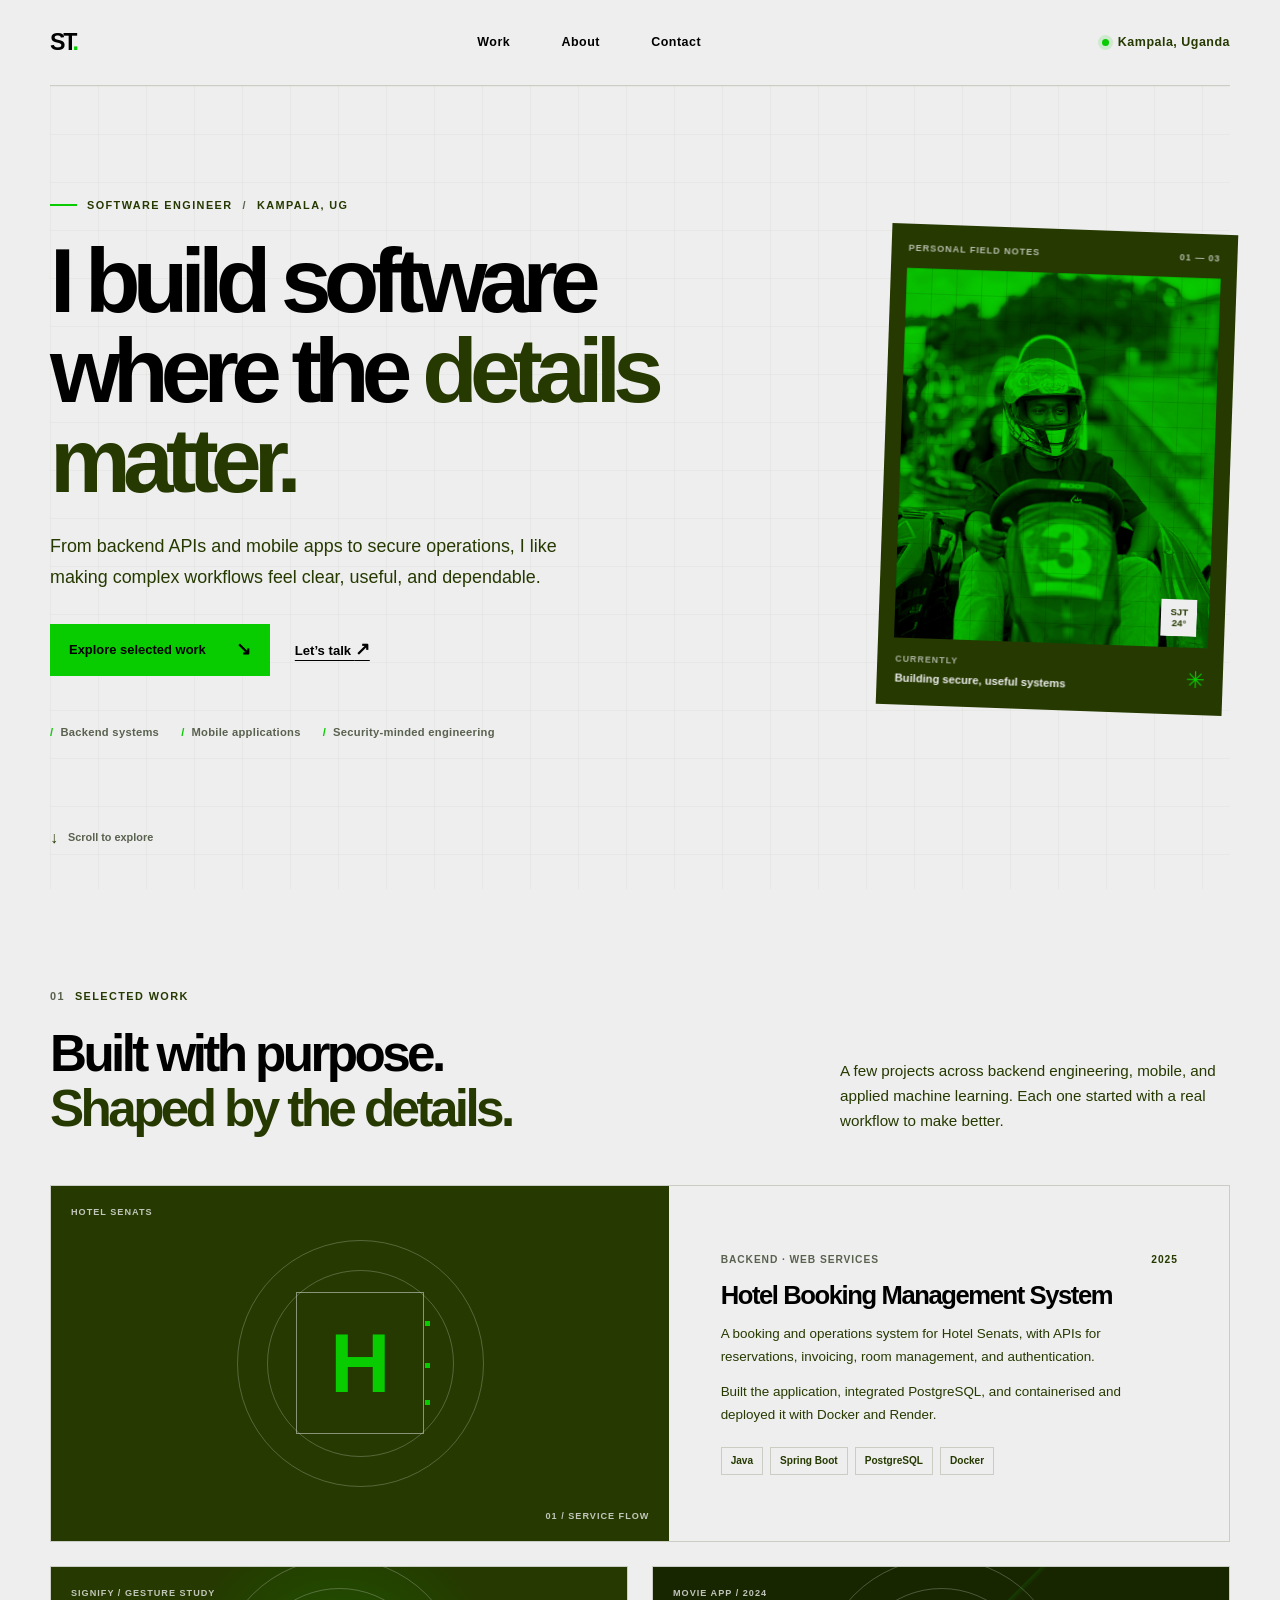
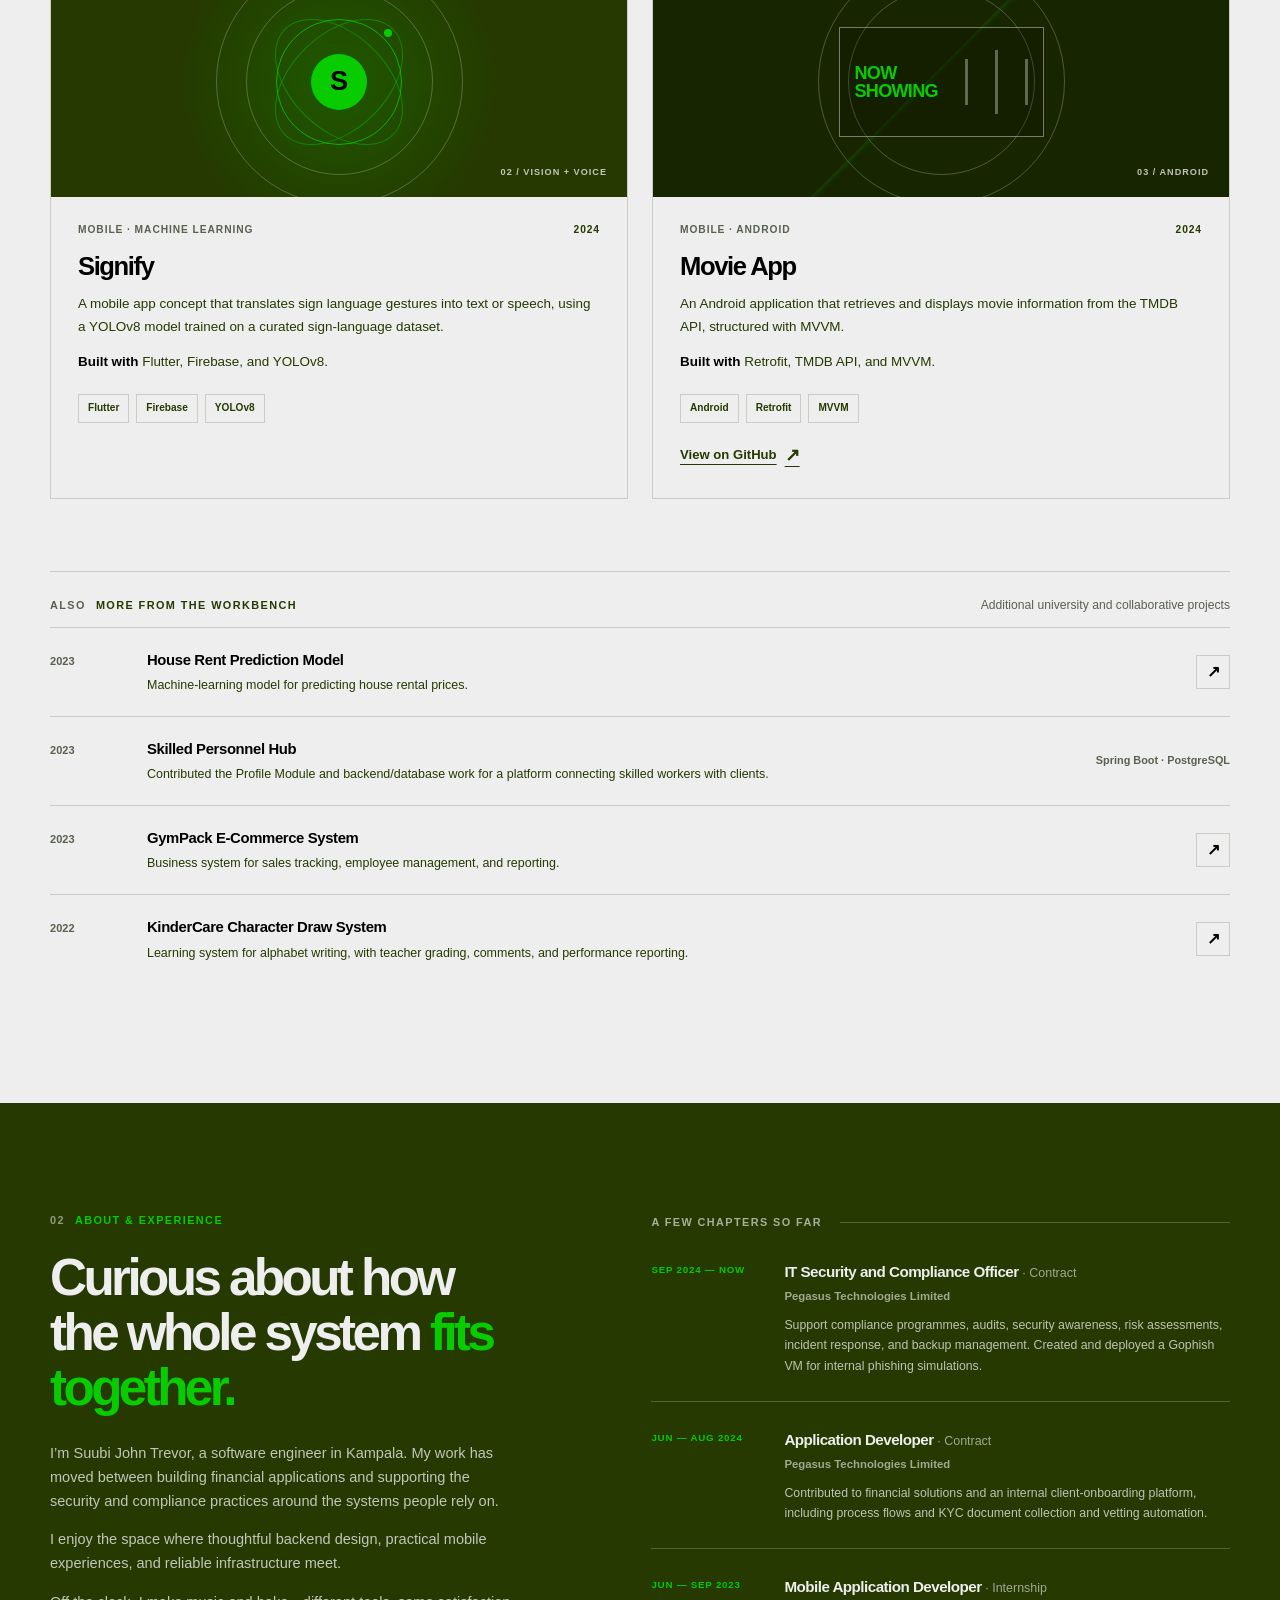
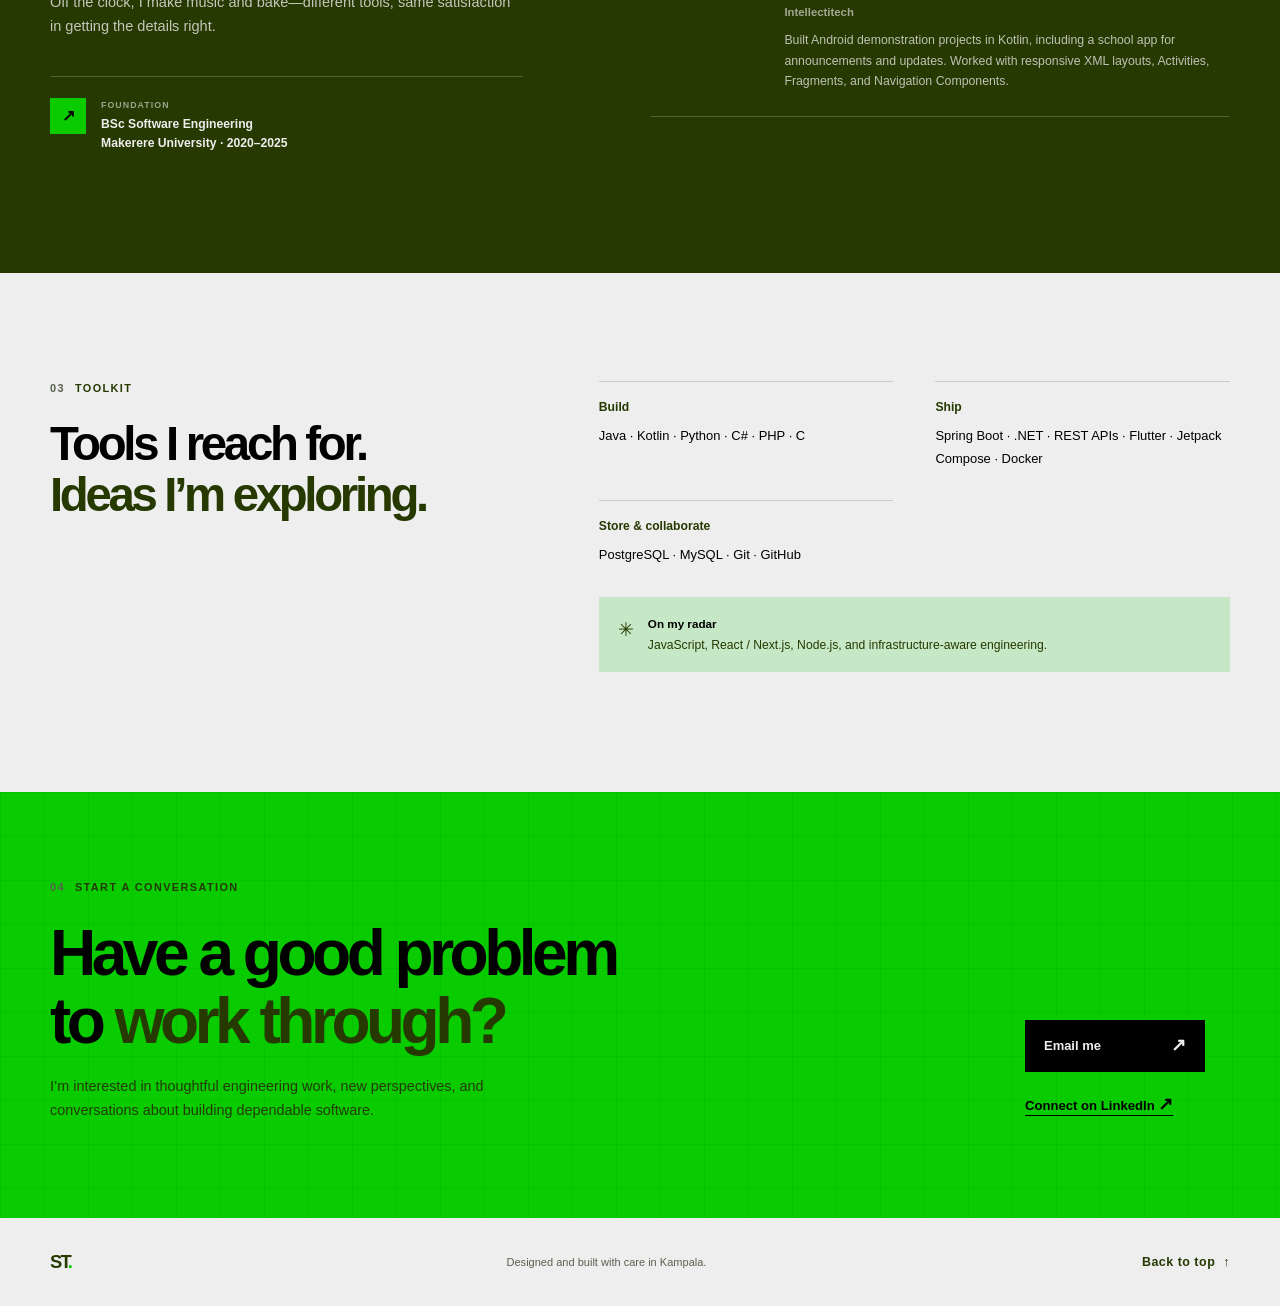
==== revamp/index.html @ c96899a3 "Deleted favicon2.ico. Created the redesign in revamp/index.html and revamp/styles.css. Uses responsi" ====
<!DOCTYPE html>
<html lang="en">
<head>
    <meta charset="utf-8">
    <meta name="viewport" content="width=device-width, initial-scale=1">
    <meta name="theme-color" content="#EEEEEE">
    <meta name="description" content="Suubi John Trevor is a software engineer in Kampala, Uganda, working across backend systems, APIs, mobile applications, and IT security.">
    <title>Suubi John Trevor — Software Engineer</title>
    <link rel="icon" href="../favicon.ico">
    <link rel="stylesheet" href="styles.css">
</head>
<body>
    <a class="skip-link" href="#main">Skip to content</a>

    <header class="site-header">
        <a class="wordmark" href="#top" aria-label="Suubi John Trevor, home">ST<span>.</span></a>
        <nav class="site-nav" aria-label="Main navigation">
            <a href="#work">Work</a>
            <a href="#about">About</a>
            <a href="#contact">Contact</a>
        </nav>
        <p class="header-location"><span aria-hidden="true"></span>Kampala, Uganda</p>
    </header>

    <main id="main">
        <section class="hero page-shell" id="top" aria-labelledby="hero-title">
            <div class="hero-copy">
                <p class="eyebrow"><span class="eyebrow-line"></span>Software engineer <span class="eyebrow-divider">/</span> Kampala, UG</p>
                <h1 id="hero-title">I build software<br>where the <span>details matter.</span></h1>
                <p class="hero-intro">From backend APIs and mobile apps to secure operations, I like making complex workflows feel clear, useful, and dependable.</p>
                <div class="hero-actions">
                    <a class="button button-primary" href="#work">Explore selected work <span aria-hidden="true">↘</span></a>
                    <a class="text-link" href="mailto:suubijohntrevor@gmail.com">Let’s talk <span aria-hidden="true">↗</span></a>
                </div>
                <div class="hero-meta">
                    <span>Backend systems</span>
                    <span>Mobile applications</span>
                    <span>Security-minded engineering</span>
                </div>
            </div>

            <aside class="portrait-panel" aria-label="A little about Trevor">
                <div class="panel-topline">
                    <span>PERSONAL FIELD NOTES</span>
                    <span>01 — 03</span>
                </div>
                <div class="portrait-frame">
                    <div class="portrait-grid" aria-hidden="true"></div>
                    <img src="../images/profile.jpg" alt="Portrait of Suubi John Trevor">
                    <span class="portrait-index" aria-hidden="true">SJT<br>24°</span>
                </div>
                <div class="panel-caption">
                    <p><span class="caption-label">CURRENTLY</span> Building secure, useful systems</p>
                    <span class="caption-mark" aria-hidden="true">✳</span>
                </div>
            </aside>
            <a class="scroll-cue" href="#work"><span aria-hidden="true">↓</span> Scroll to explore</a>
        </section>

        <section class="work-section section-shell" id="work" aria-labelledby="work-title">
            <div class="section-heading">
                <div>
                    <p class="eyebrow"><span class="section-number">01</span> Selected work</p>
                    <h2 id="work-title">Built with purpose.<br><span>Shaped by the details.</span></h2>
                </div>
                <p class="section-intro">A few projects across backend engineering, mobile, and applied machine learning. Each one started with a real workflow to make better.</p>
            </div>

            <div class="project-grid">
                <article class="project-card project-featured">
                    <div class="project-art hotel-art" aria-hidden="true">
                        <span class="art-label">HOTEL SENATS</span>
                        <div class="hotel-mark"><span>H</span><i></i><i></i><i></i></div>
                        <span class="art-coordinate">01 / SERVICE FLOW</span>
                    </div>
                    <div class="project-content">
                        <div class="project-title-line">
                            <p class="project-type">Backend · Web services</p>
                            <span class="project-year">2025</span>
                        </div>
                        <h3>Hotel Booking Management System</h3>
                        <p>A booking and operations system for Hotel Senats, with APIs for reservations, invoicing, room management, and authentication.</p>
                        <p class="project-contribution">Built the application, integrated PostgreSQL, and containerised and deployed it with Docker and Render.</p>
                        <ul class="tech-list" aria-label="Technologies used">
                            <li>Java</li><li>Spring Boot</li><li>PostgreSQL</li><li>Docker</li>
                        </ul>
                    </div>
                </article>

                <article class="project-card">
                    <div class="project-art signify-art" aria-hidden="true">
                        <span class="art-label">SIGNIFY / GESTURE STUDY</span>
                        <div class="gesture-orbit"><span class="gesture-dot"></span><span class="gesture-core">S</span></div>
                        <span class="art-coordinate">02 / VISION + VOICE</span>
                    </div>
                    <div class="project-content">
                        <div class="project-title-line">
                            <p class="project-type">Mobile · Machine learning</p>
                            <span class="project-year">2024</span>
                        </div>
                        <h3>Signify</h3>
                        <p>A mobile app concept that translates sign language gestures into text or speech, using a YOLOv8 model trained on a curated sign-language dataset.</p>
                        <p class="project-contribution"><strong>Built with</strong> Flutter, Firebase, and YOLOv8.</p>
                        <ul class="tech-list" aria-label="Technologies used">
                            <li>Flutter</li><li>Firebase</li><li>YOLOv8</li>
                        </ul>
                    </div>
                </article>

                <article class="project-card">
                    <div class="project-art movie-art" aria-hidden="true">
                        <span class="art-label">MOVIE APP / 2024</span>
                        <div class="movie-screen"><span>NOW<br>SHOWING</span><i></i><i></i><i></i></div>
                        <span class="art-coordinate">03 / ANDROID</span>
                    </div>
                    <div class="project-content">
                        <div class="project-title-line">
                            <p class="project-type">Mobile · Android</p>
                            <span class="project-year">2024</span>
                        </div>
                        <h3>Movie App</h3>
                        <p>An Android application that retrieves and displays movie information from the TMDB API, structured with MVVM.</p>
                        <p class="project-contribution"><strong>Built with</strong> Retrofit, TMDB API, and MVVM.</p>
                        <ul class="tech-list" aria-label="Technologies used">
                            <li>Android</li><li>Retrofit</li><li>MVVM</li>
                        </ul>
                        <a class="project-link" href="https://github.com/Tre7o/movie_app" target="_blank" rel="noopener noreferrer">View on GitHub <span aria-hidden="true">↗</span></a>
                    </div>
                </article>
            </div>

            <div class="project-index">
                <div class="index-heading">
                    <p class="eyebrow"><span class="section-number">ALSO</span> More from the workbench</p>
                    <p>Additional university and collaborative projects</p>
                </div>
                <ul>
                    <li>
                        <span class="index-year">2023</span>
                        <div><h3>House Rent Prediction Model</h3><p>Machine-learning model for predicting house rental prices.</p></div>
                        <a href="https://github.com/Tre7o/House-Rent" target="_blank" rel="noopener noreferrer" aria-label="View House Rent Prediction Model on GitHub">↗</a>
                    </li>
                    <li>
                        <span class="index-year">2023</span>
                        <div><h3>Skilled Personnel Hub</h3><p>Contributed the Profile Module and backend/database work for a platform connecting skilled workers with clients.</p></div>
                        <span class="index-stack">Spring Boot · PostgreSQL</span>
                    </li>
                    <li>
                        <span class="index-year">2023</span>
                        <div><h3>GymPack E-Commerce System</h3><p>Business system for sales tracking, employee management, and reporting.</p></div>
                        <a href="https://github.com/GymPack/GymPackMain" target="_blank" rel="noopener noreferrer" aria-label="View GymPack E-Commerce System on GitHub">↗</a>
                    </li>
                    <li>
                        <span class="index-year">2022</span>
                        <div><h3>KinderCare Character Draw System</h3><p>Learning system for alphabet writing, with teacher grading, comments, and performance reporting.</p></div>
                        <a href="https://github.com/SoftwareG-33/KinderCare" target="_blank" rel="noopener noreferrer" aria-label="View KinderCare Character Draw System on GitHub">↗</a>
                    </li>
                </ul>
            </div>
        </section>

        <section class="about-section" id="about" aria-labelledby="about-title">
            <div class="about-inner section-shell">
                <div class="about-heading">
                    <p class="eyebrow"><span class="section-number">02</span> About & experience</p>
                    <h2 id="about-title">Curious about how<br>the whole system <span>fits together.</span></h2>
                    <p>I’m Suubi John Trevor, a software engineer in Kampala. My work has moved between building financial applications and supporting the security and compliance practices around the systems people rely on.</p>
                    <p>I enjoy the space where thoughtful backend design, practical mobile experiences, and reliable infrastructure meet.</p>
                    <p>Off the clock, I make music and bake—different tools, same satisfaction in getting the details right.</p>
                    <div class="education-note">
                        <span class="education-icon" aria-hidden="true">↗</span>
                        <div><span class="caption-label">FOUNDATION</span><p>BSc Software Engineering<br>Makerere University · 2020–2025</p></div>
                    </div>
                </div>

                <div class="experience-list">
                    <div class="experience-title">
                        <p class="eyebrow">A few chapters so far</p>
                        <span class="experience-rule"></span>
                    </div>
                    <article class="experience-item">
                        <span class="experience-date">SEP 2024 — NOW</span>
                        <div>
                            <h3>IT Security and Compliance Officer <span>· Contract</span></h3>
                            <p class="experience-company">Pegasus Technologies Limited</p>
                            <p>Support compliance programmes, audits, security awareness, risk assessments, incident response, and backup management. Created and deployed a Gophish VM for internal phishing simulations.</p>
                        </div>
                    </article>
                    <article class="experience-item">
                        <span class="experience-date">JUN — AUG 2024</span>
                        <div>
                            <h3>Application Developer <span>· Contract</span></h3>
                            <p class="experience-company">Pegasus Technologies Limited</p>
                            <p>Contributed to financial solutions and an internal client-onboarding platform, including process flows and KYC document collection and vetting automation.</p>
                        </div>
                    </article>
                    <article class="experience-item">
                        <span class="experience-date">JUN — SEP 2023</span>
                        <div>
                            <h3>Mobile Application Developer <span>· Internship</span></h3>
                            <p class="experience-company">Intellectitech</p>
                            <p>Built Android demonstration projects in Kotlin, including a school app for announcements and updates. Worked with responsive XML layouts, Activities, Fragments, and Navigation Components.</p>
                        </div>
                    </article>
                </div>
            </div>
        </section>

        <section class="toolkit-section section-shell" aria-labelledby="toolkit-title">
            <div class="toolkit-heading">
                <p class="eyebrow"><span class="section-number">03</span> Toolkit</p>
                <h2 id="toolkit-title">Tools I reach for.<br><span>Ideas I’m exploring.</span></h2>
            </div>
            <div class="toolkit-content">
                <div class="toolkit-group">
                    <h3>Build</h3>
                    <p>Java · Kotlin · Python · C# · PHP · C</p>
                </div>
                <div class="toolkit-group">
                    <h3>Ship</h3>
                    <p>Spring Boot · .NET · REST APIs · Flutter · Jetpack Compose · Docker</p>
                </div>
                <div class="toolkit-group">
                    <h3>Store & collaborate</h3>
                    <p>PostgreSQL · MySQL · Git · GitHub</p>
                </div>
                <div class="learning-note">
                    <span class="learning-spark" aria-hidden="true">✳</span>
                    <p><strong>On my radar</strong><br>JavaScript, React / Next.js, Node.js, and infrastructure-aware engineering.</p>
                </div>
            </div>
        </section>

        <section class="contact-section" id="contact" aria-labelledby="contact-title">
            <div class="contact-inner section-shell">
                <div>
                    <p class="eyebrow"><span class="section-number">04</span> Start a conversation</p>
                    <h2 id="contact-title">Have a good problem<br>to <span>work through?</span></h2>
                    <p class="contact-copy">I’m interested in thoughtful engineering work, new perspectives, and conversations about building dependable software.</p>
                </div>
                <div class="contact-actions">
                    <a class="button button-dark" href="mailto:suubijohntrevor@gmail.com">Email me <span aria-hidden="true">↗</span></a>
                    <a class="contact-secondary" href="https://www.linkedin.com/in/john-trevor-0730701a6" target="_blank" rel="noopener noreferrer">Connect on LinkedIn <span aria-hidden="true">↗</span></a>
                </div>
            </div>
        </section>
    </main>

    <footer class="site-footer">
        <a class="wordmark footer-mark" href="#top" aria-label="Back to top">ST<span>.</span></a>
        <p>Designed and built with care in Kampala.</p>
        <a class="back-to-top" href="#top">Back to top <span aria-hidden="true">↑</span></a>
    </footer>
</body>
</html>
---- revamp/styles.css ----
@font-face {
    font-family: "Montserrat";
    src: url("../fonts/Montserrat/Montserrat-VariableFont_wght.ttf") format("truetype");
    font-style: normal;
    font-weight: 100 900;
    font-display: swap;
}

@font-face {
    font-family: "Roboto";
    src: url("../fonts/Roboto/Roboto-Regular.ttf") format("truetype");
    font-style: normal;
    font-weight: 400;
    font-display: swap;
}

:root {
    color-scheme: light;
    --primary: #08CB00;
    --secondary: #EEEEEE;
    --text: #000000;
    --text-secondary: #253900;
    --muted: #59614f;
    --line: rgba(37, 57, 0, 0.18);
    --page-width: 1180px;
}

* {
    box-sizing: border-box;
}

html {
    scroll-behavior: smooth;
    scroll-padding-top: 88px;
}

body {
    margin: 0;
    background: var(--secondary);
    color: var(--text);
    font-family: "Roboto", Arial, sans-serif;
    font-size: 16px;
    line-height: 1.65;
    -webkit-font-smoothing: antialiased;
}

::selection {
    background: var(--primary);
    color: var(--text);
}

a {
    color: inherit;
}

a:focus-visible {
    outline: 3px solid var(--text-secondary);
    outline-offset: 4px;
}

.skip-link {
    position: absolute;
    z-index: 10;
    top: 12px;
    left: 12px;
    padding: 10px 14px;
    transform: translateY(-160%);
    background: var(--text);
    color: var(--secondary);
}

.skip-link:focus {
    transform: translateY(0);
}

.site-header,
.site-footer {
    display: flex;
    align-items: center;
    justify-content: space-between;
    width: min(var(--page-width), calc(100% - 88px));
    margin-inline: auto;
}

.site-header {
    min-height: 86px;
    border-bottom: 1px solid var(--line);
}

.wordmark {
    font-family: "Montserrat", sans-serif;
    font-size: 1.45rem;
    font-weight: 850;
    letter-spacing: -0.1em;
    text-decoration: none;
}

.wordmark span {
    color: var(--primary);
}

.site-nav {
    display: flex;
    gap: clamp(24px, 4vw, 52px);
}

.site-nav a,
.header-location,
.back-to-top {
    font-size: 0.78rem;
    font-weight: 700;
    letter-spacing: 0.04em;
    text-decoration: none;
}

.site-nav a {
    transition: color 160ms ease;
}

.site-nav a:hover,
.back-to-top:hover,
.text-link:hover,
.contact-secondary:hover {
    color: var(--text-secondary);
}

.header-location {
    display: flex;
    align-items: center;
    gap: 9px;
    margin: 0;
    color: var(--text-secondary);
}

.header-location span {
    width: 7px;
    height: 7px;
    border-radius: 50%;
    background: var(--primary);
    box-shadow: 0 0 0 4px rgba(8, 203, 0, 0.14);
}

.page-shell,
.section-shell {
    width: min(var(--page-width), calc(100% - 88px));
    margin-inline: auto;
}

.hero {
    position: relative;
    display: grid;
    grid-template-columns: minmax(0, 1.35fr) minmax(290px, 0.65fr);
    align-items: center;
    gap: clamp(48px, 9vw, 128px);
    min-height: 670px;
    padding-block: 74px 110px;
    background-image:
        linear-gradient(rgba(37, 57, 0, 0.035) 1px, transparent 1px),
        linear-gradient(90deg, rgba(37, 57, 0, 0.035) 1px, transparent 1px);
    background-position: 0 0;
    background-size: 48px 48px;
}

.hero-copy {
    position: relative;
    z-index: 1;
    max-width: 720px;
    padding-block: 38px;
}

.eyebrow {
    display: flex;
    align-items: center;
    gap: 10px;
    margin: 0 0 24px;
    color: var(--text-secondary);
    font-size: 0.68rem;
    font-weight: 800;
    letter-spacing: 0.13em;
    line-height: 1.3;
    text-transform: uppercase;
}

.eyebrow-line {
    display: inline-block;
    width: 27px;
    height: 2px;
    background: var(--primary);
}

.eyebrow-divider {
    color: var(--muted);
}

h1,
h2,
h3,
p {
    margin-top: 0;
}

h1,
h2,
.project-content h3,
.experience-item h3 {
    font-family: "Montserrat", sans-serif;
}

h1 {
    max-width: 760px;
    margin-bottom: 25px;
    font-size: clamp(3.2rem, 7.1vw, 6.35rem);
    font-weight: 750;
    letter-spacing: -0.085em;
    line-height: 0.99;
}

h1 span,
.section-heading h2 span,
.about-heading h2 span,
.toolkit-heading h2 span,
.contact-inner h2 span {
    color: var(--text-secondary);
}

.hero-intro {
    max-width: 540px;
    margin-bottom: 30px;
    color: var(--text-secondary);
    font-size: 1.12rem;
    line-height: 1.75;
}

.hero-actions {
    display: flex;
    align-items: center;
    flex-wrap: wrap;
    gap: 25px;
}

.button {
    display: inline-flex;
    align-items: center;
    justify-content: space-between;
    gap: 30px;
    min-height: 52px;
    padding: 0 19px;
    font-size: 0.81rem;
    font-weight: 800;
    text-decoration: none;
    transition: transform 160ms ease, background-color 160ms ease;
}

.button:hover {
    transform: translateY(-2px);
}

.button-primary {
    background: var(--primary);
    color: var(--text);
}

.button-primary:hover {
    background: #00b800;
}

.button span,
.text-link span,
.project-link span,
.contact-secondary span {
    font-size: 1.1rem;
}

.text-link,
.project-link,
.contact-secondary {
    font-size: 0.82rem;
    font-weight: 800;
    text-decoration-thickness: 1px;
    text-underline-offset: 5px;
}

.hero-meta {
    display: flex;
    flex-wrap: wrap;
    gap: 9px 22px;
    margin-top: 47px;
    color: var(--muted);
    font-size: 0.7rem;
    font-weight: 700;
    letter-spacing: 0.025em;
}

.hero-meta span::before {
    margin-right: 7px;
    color: var(--primary);
    content: "/";
}

.portrait-panel {
    position: relative;
    padding: 16px;
    background: var(--text-secondary);
    color: var(--secondary);
    transform: rotate(2deg);
}

.panel-topline,
.panel-caption {
    display: flex;
    align-items: center;
    justify-content: space-between;
}

.panel-topline {
    padding: 1px 1px 12px;
    color: rgba(238, 238, 238, 0.72);
    font-size: 0.57rem;
    font-weight: 800;
    letter-spacing: 0.1em;
}

.portrait-frame {
    position: relative;
    overflow: hidden;
    aspect-ratio: 0.85;
    background: var(--primary);
}

.portrait-grid {
    position: absolute;
    z-index: 1;
    inset: 0;
    background-image:
        linear-gradient(rgba(37, 57, 0, 0.13) 1px, transparent 1px),
        linear-gradient(90deg, rgba(37, 57, 0, 0.13) 1px, transparent 1px);
    background-size: 25px 25px;
    mix-blend-mode: multiply;
}

.portrait-frame img {
    position: absolute;
    inset: 0;
    width: 100%;
    height: 100%;
    object-fit: cover;
    object-position: center;
    filter: grayscale(1) contrast(1.05);
    mix-blend-mode: multiply;
}

.portrait-index {
    position: absolute;
    z-index: 2;
    right: 12px;
    bottom: 11px;
    padding: 7px 9px;
    background: var(--secondary);
    color: var(--text-secondary);
    font-size: 0.6rem;
    font-weight: 800;
    line-height: 1.2;
    text-align: center;
}

.panel-caption {
    padding: 13px 2px 0;
}

.panel-caption p {
    margin: 0;
    font-size: 0.7rem;
    font-weight: 700;
}

.caption-label {
    display: block;
    margin-bottom: 3px;
    color: rgba(238, 238, 238, 0.66);
    font-size: 0.55rem;
    font-weight: 800;
    letter-spacing: 0.12em;
}

.caption-mark {
    color: var(--primary);
    font-size: 1.45rem;
}

.scroll-cue {
    position: absolute;
    bottom: 38px;
    left: 0;
    display: flex;
    align-items: center;
    gap: 10px;
    color: var(--muted);
    font-size: 0.68rem;
    font-weight: 700;
    text-decoration: none;
}

.scroll-cue span {
    color: var(--text-secondary);
    font-size: 1rem;
}

.work-section {
    padding-block: 100px 120px;
}

.section-heading {
    display: grid;
    grid-template-columns: 1.2fr 0.8fr;
    align-items: end;
    gap: 50px;
    margin-bottom: 48px;
}

.section-number {
    color: var(--muted);
}

.section-heading h2,
.about-heading h2,
.toolkit-heading h2,
.contact-inner h2 {
    margin-bottom: 0;
    font-size: clamp(2.4rem, 4vw, 4rem);
    font-weight: 700;
    letter-spacing: -0.07em;
    line-height: 1.07;
}

.section-intro {
    max-width: 390px;
    margin: 0 0 4px auto;
    color: var(--text-secondary);
    font-size: 0.95rem;
}

.project-grid {
    display: grid;
    grid-template-columns: repeat(2, minmax(0, 1fr));
    gap: 24px;
}

.project-card {
    overflow: hidden;
    border: 1px solid var(--line);
    background: rgba(238, 238, 238, 0.45);
}

.project-card:first-child {
    grid-column: 1 / -1;
    display: grid;
    grid-template-columns: 1.05fr 0.95fr;
}

.project-art {
    position: relative;
    display: grid;
    min-height: 230px;
    place-items: center;
    overflow: hidden;
    background: var(--text-secondary);
    color: var(--secondary);
}

.project-card:first-child .project-art {
    min-height: 355px;
}

.project-art::before,
.project-art::after {
    position: absolute;
    border: 1px solid rgba(238, 238, 238, 0.25);
    border-radius: 50%;
    content: "";
}

.project-art::before {
    width: 245px;
    height: 245px;
}

.project-art::after {
    width: 185px;
    height: 185px;
}

.art-label,
.art-coordinate {
    position: absolute;
    z-index: 2;
    color: rgba(238, 238, 238, 0.78);
    font-size: 0.57rem;
    font-weight: 800;
    letter-spacing: 0.11em;
}

.art-label {
    top: 19px;
    left: 20px;
}

.art-coordinate {
    right: 20px;
    bottom: 17px;
}

.hotel-art {
    background:
        linear-gradient(90deg, transparent 49.8%, rgba(238, 238, 238, 0.09) 50%, transparent 50.2%),
        linear-gradient(transparent 49.8%, rgba(238, 238, 238, 0.09) 50%, transparent 50.2%),
        var(--text-secondary);
    background-size: 48px 48px;
}

.hotel-mark {
    position: relative;
    display: grid;
    width: 128px;
    height: 142px;
    place-items: center;
    border: 1px solid rgba(238, 238, 238, 0.5);
    color: var(--primary);
    font-family: "Montserrat", sans-serif;
    font-size: 5.2rem;
    font-weight: 750;
    line-height: 1;
}

.hotel-mark i {
    position: absolute;
    right: -7px;
    width: 5px;
    height: 5px;
    background: var(--primary);
}

.hotel-mark i:nth-of-type(1) {
    top: 28px;
}

.hotel-mark i:nth-of-type(2) {
    top: 50%;
}

.hotel-mark i:nth-of-type(3) {
    bottom: 28px;
}

.signify-art {
    background:
        radial-gradient(circle at center, rgba(8, 203, 0, 0.22), transparent 52%),
        var(--text-secondary);
}

.gesture-orbit {
    position: relative;
    z-index: 1;
    display: grid;
    width: 126px;
    height: 126px;
    place-items: center;
    border: 1px solid rgba(8, 203, 0, 0.8);
    border-radius: 50%;
}

.gesture-orbit::before,
.gesture-orbit::after {
    position: absolute;
    inset: 14px -14px;
    border: 1px solid rgba(8, 203, 0, 0.45);
    border-radius: 50%;
    content: "";
    transform: rotate(44deg);
}

.gesture-orbit::after {
    transform: rotate(-44deg);
}

.gesture-core {
    z-index: 1;
    display: grid;
    width: 56px;
    height: 56px;
    place-items: center;
    border-radius: 50%;
    background: var(--primary);
    color: var(--text);
    font-family: "Montserrat", sans-serif;
    font-size: 1.7rem;
    font-weight: 800;
}

.gesture-dot {
    position: absolute;
    z-index: 2;
    top: 9px;
    right: 9px;
    width: 8px;
    height: 8px;
    border-radius: 50%;
    background: var(--primary);
}

.movie-art {
    background:
        linear-gradient(135deg, transparent 48%, rgba(8, 203, 0, 0.13) 48.2%, transparent 49%),
        #182600;
}

.movie-screen {
    position: relative;
    z-index: 1;
    display: flex;
    align-items: center;
    justify-content: space-between;
    width: 205px;
    height: 110px;
    padding: 15px;
    border: 1px solid rgba(238, 238, 238, 0.45);
    background: rgba(0, 0, 0, 0.18);
}

.movie-screen span {
    color: var(--primary);
    font-family: "Montserrat", sans-serif;
    font-size: 1.13rem;
    font-weight: 800;
    letter-spacing: -0.04em;
    line-height: 1;
}

.movie-screen i {
    width: 3px;
    height: 46px;
    background: rgba(238, 238, 238, 0.35);
}

.movie-screen i:nth-of-type(2) {
    height: 64px;
}

.project-content {
    padding: 25px 27px 28px;
}

.project-card:first-child .project-content {
    align-self: center;
    padding: clamp(28px, 4vw, 55px);
}

.project-title-line {
    display: flex;
    align-items: center;
    justify-content: space-between;
    gap: 15px;
}

.project-type,
.project-year {
    margin-bottom: 12px;
    color: var(--muted);
    font-size: 0.64rem;
    font-weight: 800;
    letter-spacing: 0.09em;
    text-transform: uppercase;
}

.project-year {
    flex-shrink: 0;
    color: var(--text-secondary);
}

.project-content h3 {
    margin-bottom: 12px;
    font-size: clamp(1.22rem, 2vw, 1.65rem);
    font-weight: 750;
    letter-spacing: -0.055em;
    line-height: 1.2;
}

.project-content > p {
    margin-bottom: 12px;
    color: var(--text-secondary);
    font-size: 0.84rem;
    line-height: 1.7;
}

.project-contribution strong {
    color: var(--text);
}

.tech-list {
    display: flex;
    flex-wrap: wrap;
    gap: 7px;
    margin: 20px 0 0;
    padding: 0;
    list-style: none;
}

.tech-list li {
    padding: 5px 9px;
    border: 1px solid var(--line);
    color: var(--text-secondary);
    font-size: 0.63rem;
    font-weight: 700;
}

.project-link {
    display: inline-flex;
    align-items: center;
    gap: 8px;
    margin-top: 18px;
    color: var(--text-secondary);
}

.project-index {
    margin-top: 72px;
    border-top: 1px solid var(--line);
}

.index-heading {
    display: flex;
    justify-content: space-between;
    gap: 20px;
    padding: 23px 0 12px;
}

.index-heading .eyebrow {
    margin: 0;
}

.index-heading > p:last-child {
    margin: 0;
    color: var(--muted);
    font-size: 0.76rem;
}

.project-index ul {
    margin: 0;
    padding: 0;
    list-style: none;
}

.project-index li {
    display: grid;
    grid-template-columns: 78px 1fr auto;
    align-items: center;
    gap: 19px;
    padding: 20px 0;
    border-top: 1px solid var(--line);
}

.index-year {
    align-self: start;
    padding-top: 4px;
    color: var(--muted);
    font-size: 0.69rem;
    font-weight: 800;
}

.project-index li h3 {
    margin: 0 0 3px;
    font-family: "Montserrat", sans-serif;
    font-size: 0.93rem;
    font-weight: 750;
    letter-spacing: -0.025em;
}

.project-index li p {
    max-width: 650px;
    margin: 0;
    color: var(--text-secondary);
    font-size: 0.78rem;
}

.project-index li > a {
    display: grid;
    width: 34px;
    height: 34px;
    place-items: center;
    border: 1px solid var(--line);
    font-size: 1rem;
    font-weight: 700;
    text-decoration: none;
    transition: background-color 160ms ease;
}

.project-index li > a:hover {
    background: var(--primary);
}

.index-stack {
    color: var(--muted);
    font-size: 0.68rem;
    font-weight: 700;
}

.about-section {
    background: var(--text-secondary);
    color: var(--secondary);
}

.about-inner {
    display: grid;
    grid-template-columns: 0.9fr 1.1fr;
    gap: clamp(60px, 10vw, 140px);
    padding-block: 110px 120px;
}

.about-section .eyebrow {
    color: var(--primary);
}

.about-section .section-number {
    color: rgba(238, 238, 238, 0.54);
}

.about-heading h2 {
    margin-bottom: 25px;
    color: var(--secondary);
    font-size: clamp(2.5rem, 4vw, 3.9rem);
}

.about-heading h2 span {
    color: var(--primary);
}

.about-heading > p:not(.eyebrow) {
    max-width: 470px;
    color: rgba(238, 238, 238, 0.78);
    font-size: 0.91rem;
}

.education-note {
    display: flex;
    align-items: flex-start;
    gap: 15px;
    margin-top: 38px;
    padding-top: 21px;
    border-top: 1px solid rgba(238, 238, 238, 0.22);
}

.education-icon {
    display: grid;
    width: 36px;
    height: 36px;
    flex: 0 0 auto;
    place-items: center;
    background: var(--primary);
    color: var(--text);
    font-weight: 800;
}

.education-note .caption-label {
    color: rgba(238, 238, 238, 0.59);
}

.education-note p {
    margin: 0;
    font-size: 0.76rem;
    font-weight: 700;
    line-height: 1.55;
}

.experience-title {
    display: flex;
    align-items: center;
    gap: 18px;
    margin: 2px 0 5px;
}

.experience-title .eyebrow {
    flex-shrink: 0;
    margin: 0;
    color: rgba(238, 238, 238, 0.65);
}

.experience-rule {
    width: 100%;
    height: 1px;
    background: rgba(238, 238, 238, 0.22);
}

.experience-item {
    display: grid;
    grid-template-columns: 113px 1fr;
    gap: 20px;
    padding: 25px 0;
    border-bottom: 1px solid rgba(238, 238, 238, 0.22);
}

.experience-date {
    padding-top: 4px;
    color: var(--primary);
    font-size: 0.61rem;
    font-weight: 800;
    letter-spacing: 0.08em;
    line-height: 1.5;
}

.experience-item h3 {
    margin-bottom: 3px;
    color: var(--secondary);
    font-size: 0.95rem;
    font-weight: 700;
    letter-spacing: -0.035em;
}

.experience-item h3 span {
    color: rgba(238, 238, 238, 0.62);
    font-family: "Roboto", Arial, sans-serif;
    font-size: 0.78rem;
    font-weight: 400;
    letter-spacing: 0;
}

.experience-company {
    margin-bottom: 9px;
    color: rgba(238, 238, 238, 0.62);
    font-size: 0.71rem;
    font-weight: 700;
}

.experience-item div > p:last-child {
    margin-bottom: 0;
    color: rgba(238, 238, 238, 0.76);
    font-size: 0.77rem;
    line-height: 1.65;
}

.toolkit-section {
    display: grid;
    grid-template-columns: 0.8fr 1.2fr;
    gap: clamp(50px, 10vw, 130px);
    padding-block: 108px 120px;
}

.toolkit-heading h2 {
    font-size: clamp(2.3rem, 3.7vw, 3.5rem);
}

.toolkit-content {
    display: grid;
    grid-template-columns: 1fr 1fr;
    gap: 30px 42px;
    align-content: center;
}

.toolkit-group {
    padding-top: 15px;
    border-top: 1px solid var(--line);
}

.toolkit-group h3 {
    margin-bottom: 8px;
    color: var(--text-secondary);
    font-family: "Montserrat", sans-serif;
    font-size: 0.76rem;
    font-weight: 800;
}

.toolkit-group p {
    margin: 0;
    font-size: 0.81rem;
    line-height: 1.75;
}

.learning-note {
    display: flex;
    grid-column: 1 / -1;
    gap: 14px;
    align-items: flex-start;
    padding: 17px 19px;
    background: rgba(8, 203, 0, 0.17);
}

.learning-spark {
    color: var(--text-secondary);
    font-size: 1.2rem;
}

.learning-note p {
    margin: 0;
    color: var(--text-secondary);
    font-size: 0.76rem;
}

.learning-note strong {
    display: inline-block;
    margin-bottom: 2px;
    color: var(--text);
    font-family: "Montserrat", sans-serif;
    font-size: 0.73rem;
}

.contact-section {
    overflow: hidden;
    background-color: var(--primary);
    background-image:
        linear-gradient(rgba(37, 57, 0, 0.07) 1px, transparent 1px),
        linear-gradient(90deg, rgba(37, 57, 0, 0.07) 1px, transparent 1px);
    background-size: 44px 44px;
}

.contact-inner {
    display: flex;
    align-items: flex-end;
    justify-content: space-between;
    gap: 50px;
    padding-block: 88px 95px;
}

.contact-inner .eyebrow {
    color: var(--text-secondary);
}

.contact-inner h2 {
    font-size: clamp(2.8rem, 5vw, 4.6rem);
}

.contact-inner h2 span {
    color: var(--text-secondary);
}

.contact-copy {
    max-width: 470px;
    margin: 20px 0 0;
    color: var(--text-secondary);
    font-size: 0.9rem;
}

.contact-actions {
    display: flex;
    flex-direction: column;
    align-items: flex-start;
    gap: 18px;
    min-width: 205px;
    padding-bottom: 4px;
}

.button-dark {
    min-width: 180px;
    background: var(--text);
    color: var(--secondary);
}

.button-dark:hover {
    background: var(--text-secondary);
}

.contact-secondary {
    color: var(--text);
}

.site-footer {
    min-height: 88px;
    color: var(--text-secondary);
}

.footer-mark {
    font-size: 1.15rem;
}

.site-footer p {
    margin: 0;
    color: var(--muted);
    font-size: 0.69rem;
}

.back-to-top {
    display: flex;
    align-items: center;
    gap: 8px;
}

@media (max-width: 900px) {
    .site-header,
    .site-footer,
    .page-shell,
    .section-shell {
        width: min(100% - 48px, var(--page-width));
    }

    .hero {
        grid-template-columns: minmax(0, 1fr) minmax(230px, 0.6fr);
        gap: 40px;
        min-height: 590px;
    }

    h1 {
        font-size: clamp(3rem, 7vw, 5rem);
    }

    .about-inner {
        grid-template-columns: 0.85fr 1.15fr;
        gap: 54px;
    }

    .experience-item {
        grid-template-columns: 92px 1fr;
        gap: 14px;
    }
}

@media (max-width: 680px) {
    html {
        scroll-padding-top: 68px;
    }

    .site-header,
    .site-footer,
    .page-shell,
    .section-shell {
        width: calc(100% - 40px);
    }

    .site-header {
        min-height: 70px;
    }

    .site-nav {
        gap: 17px;
    }

    .site-nav a,
    .header-location {
        font-size: 0.68rem;
    }

    .header-location {
        gap: 7px;
    }

    .hero {
        grid-template-columns: 1fr;
        gap: 27px;
        padding-block: 64px 80px;
        background-size: 36px 36px;
    }

    .hero-copy {
        padding-block: 0;
    }

    .eyebrow {
        margin-bottom: 19px;
        font-size: 0.61rem;
    }

    h1 {
        font-size: clamp(3.2rem, 13vw, 5.2rem);
    }

    .hero-intro {
        max-width: 480px;
        font-size: 1rem;
    }

    .hero-meta {
        margin-top: 31px;
    }

    .portrait-panel {
        width: min(75%, 330px);
        justify-self: center;
        margin-block: 4px 12px;
    }

    .portrait-frame {
        aspect-ratio: 1.02;
    }

    .scroll-cue {
        bottom: 25px;
    }

    .work-section {
        padding-block: 76px 85px;
    }

    .section-heading {
        grid-template-columns: 1fr;
        gap: 20px;
        margin-bottom: 30px;
    }

    .section-heading h2,
    .about-heading h2,
    .toolkit-heading h2 {
        font-size: clamp(2.45rem, 10vw, 3.6rem);
    }

    .section-intro {
        margin: 0;
    }

    .project-grid {
        grid-template-columns: 1fr;
        gap: 16px;
    }

    .project-card:first-child {
        grid-column: auto;
        grid-template-columns: 1fr;
    }

    .project-card:first-child .project-art {
        min-height: 260px;
    }

    .project-art {
        min-height: 220px;
    }

    .project-card:first-child .project-content,
    .project-content {
        padding: 24px;
    }

    .project-content h3 {
        font-size: 1.42rem;
    }

    .project-index {
        margin-top: 54px;
    }

    .index-heading {
        flex-direction: column;
        gap: 8px;
    }

    .project-index li {
        grid-template-columns: 46px 1fr 30px;
        gap: 12px;
        padding-block: 17px;
    }

    .project-index li h3 {
        font-size: 0.85rem;
    }

    .project-index li p {
        font-size: 0.74rem;
    }

    .index-stack {
        grid-column: 2 / -1;
    }

    .about-inner {
        grid-template-columns: 1fr;
        gap: 52px;
        padding-block: 78px 84px;
    }

    .about-heading > p:not(.eyebrow) {
        font-size: 0.86rem;
    }

    .experience-title {
        margin-bottom: 0;
    }

    .experience-item {
        grid-template-columns: 1fr;
        gap: 7px;
        padding-block: 19px;
    }

    .experience-date {
        padding: 0;
    }

    .toolkit-section {
        grid-template-columns: 1fr;
        gap: 32px;
        padding-block: 76px 82px;
    }

    .toolkit-content {
        gap: 25px 20px;
    }

    .toolkit-group p {
        font-size: 0.76rem;
    }

    .contact-inner {
        flex-direction: column;
        align-items: flex-start;
        gap: 31px;
        padding-block: 72px 76px;
    }

    .contact-inner h2 {
        font-size: clamp(2.65rem, 10.5vw, 4rem);
    }

    .site-footer {
        min-height: 75px;
    }

    .site-footer p {
        max-width: 145px;
        font-size: 0.62rem;
        text-align: center;
    }

    .back-to-top {
        font-size: 0.65rem;
    }
}

@media (max-width: 380px) {
    .site-header,
    .site-footer,
    .page-shell,
    .section-shell {
        width: calc(100% - 32px);
    }

    .site-nav {
        gap: 11px;
    }

    .header-location {
        font-size: 0.61rem;
    }

    .hero-actions {
        align-items: flex-start;
        flex-direction: column;
        gap: 17px;
    }

    .hero-meta {
        flex-direction: column;
        gap: 7px;
    }

    .toolkit-content {
        grid-template-columns: 1fr;
    }

    .learning-note {
        grid-column: auto;
    }
}

@media (prefers-reduced-motion: reduce) {
    *,
    *::before,
    *::after {
        scroll-behavior: auto !important;
        transition-duration: 0.01ms !important;
    }
}
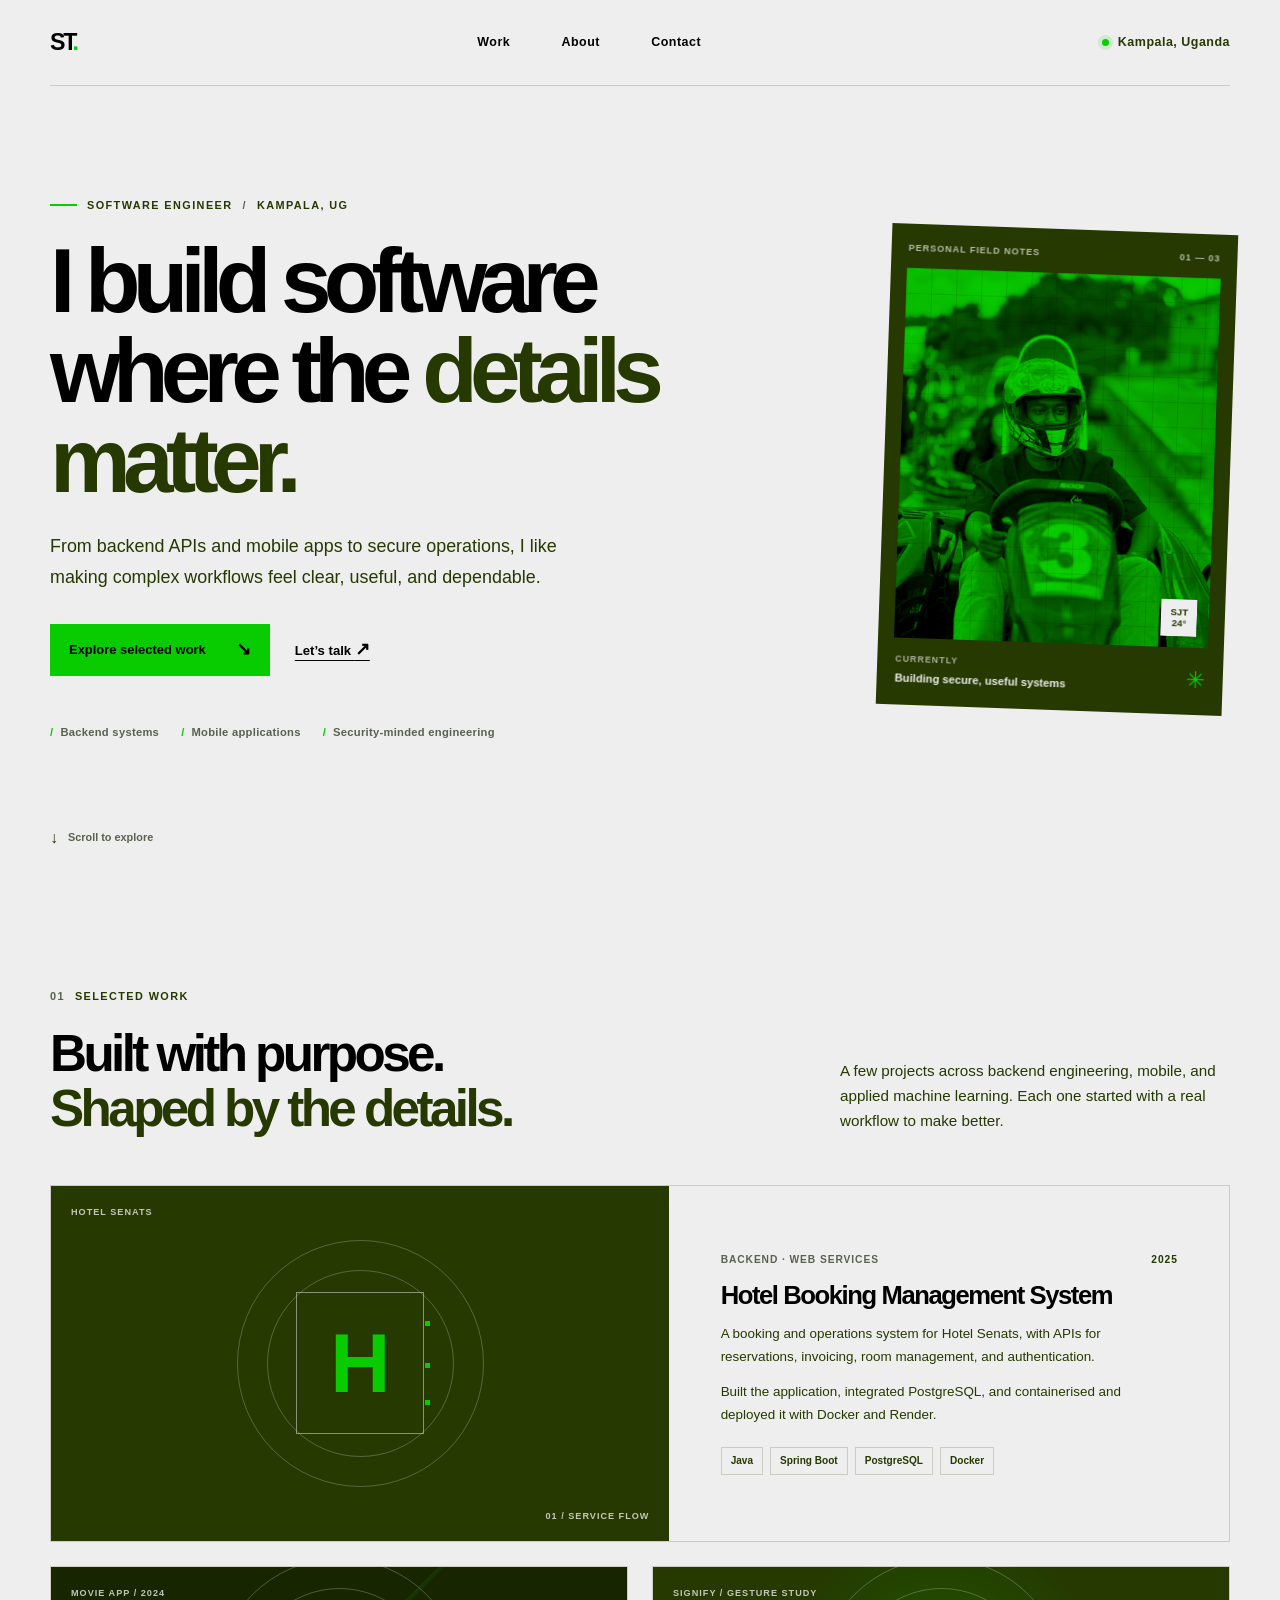
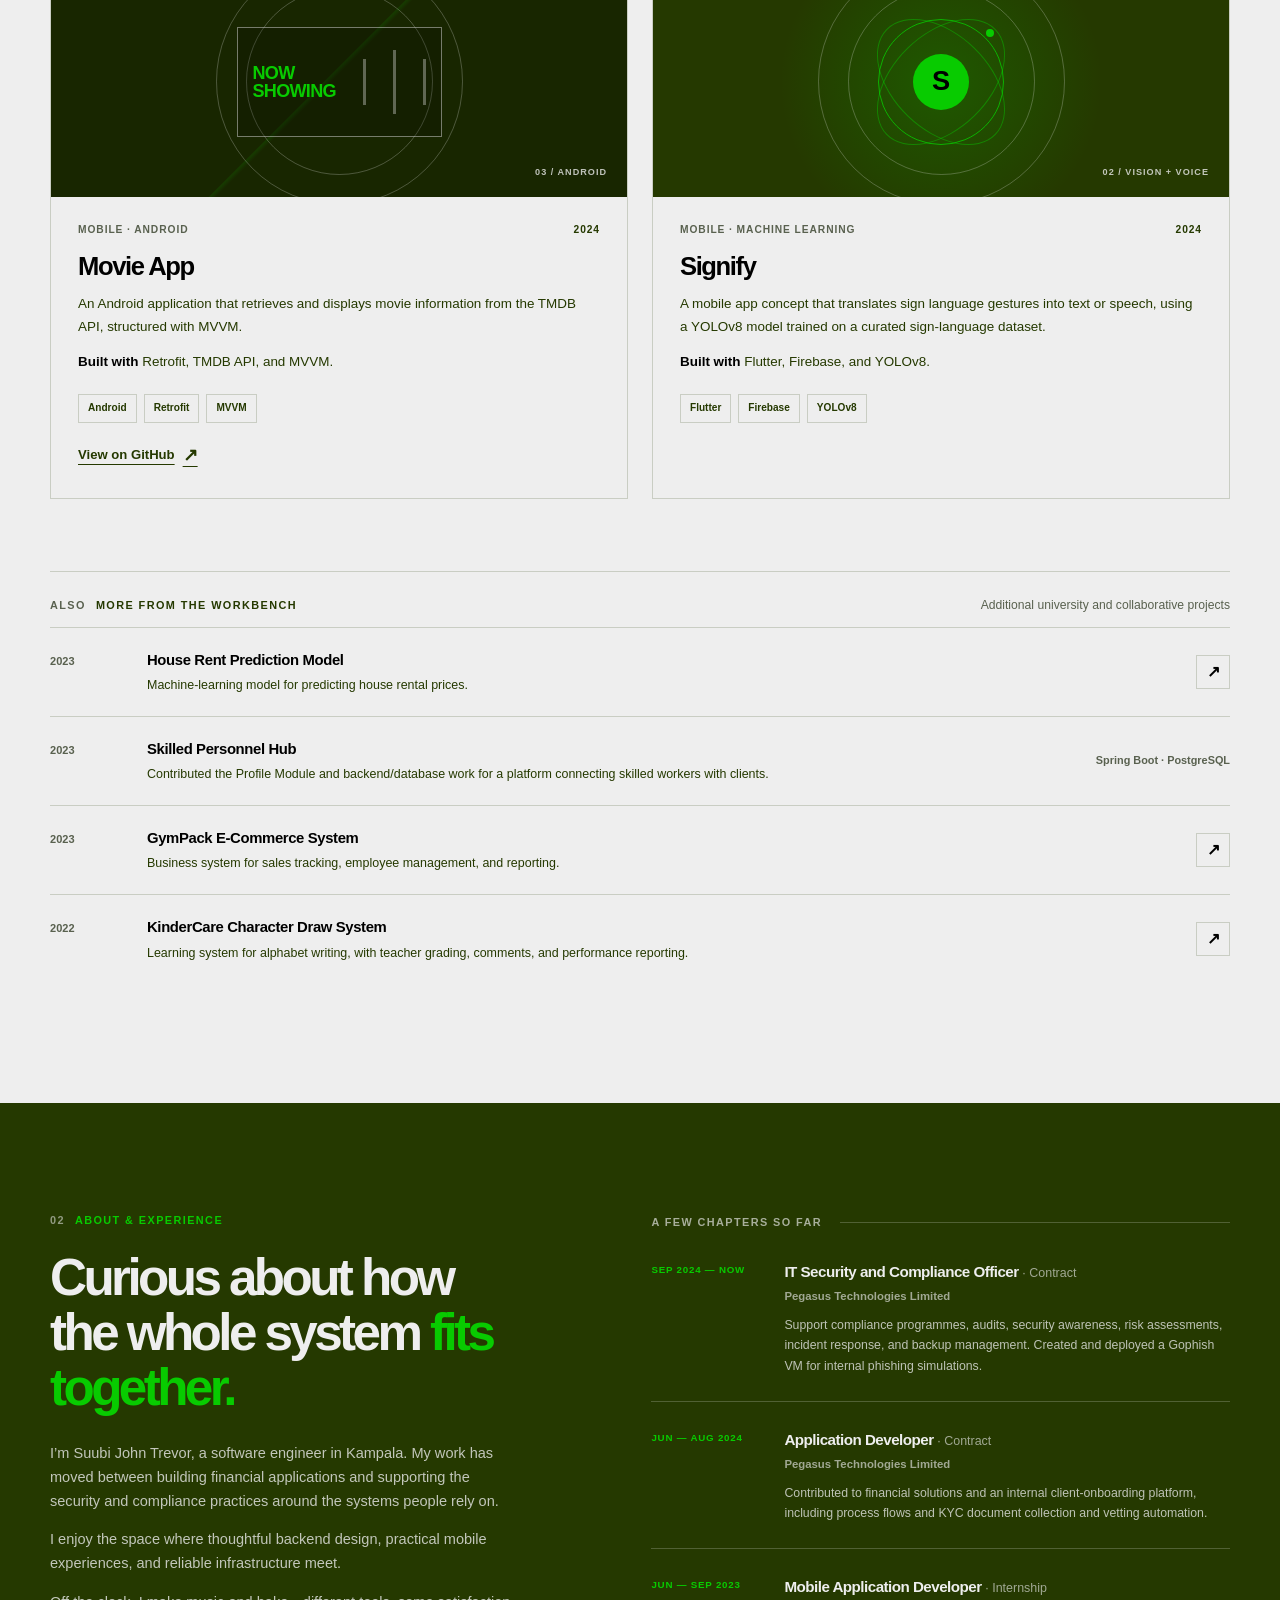
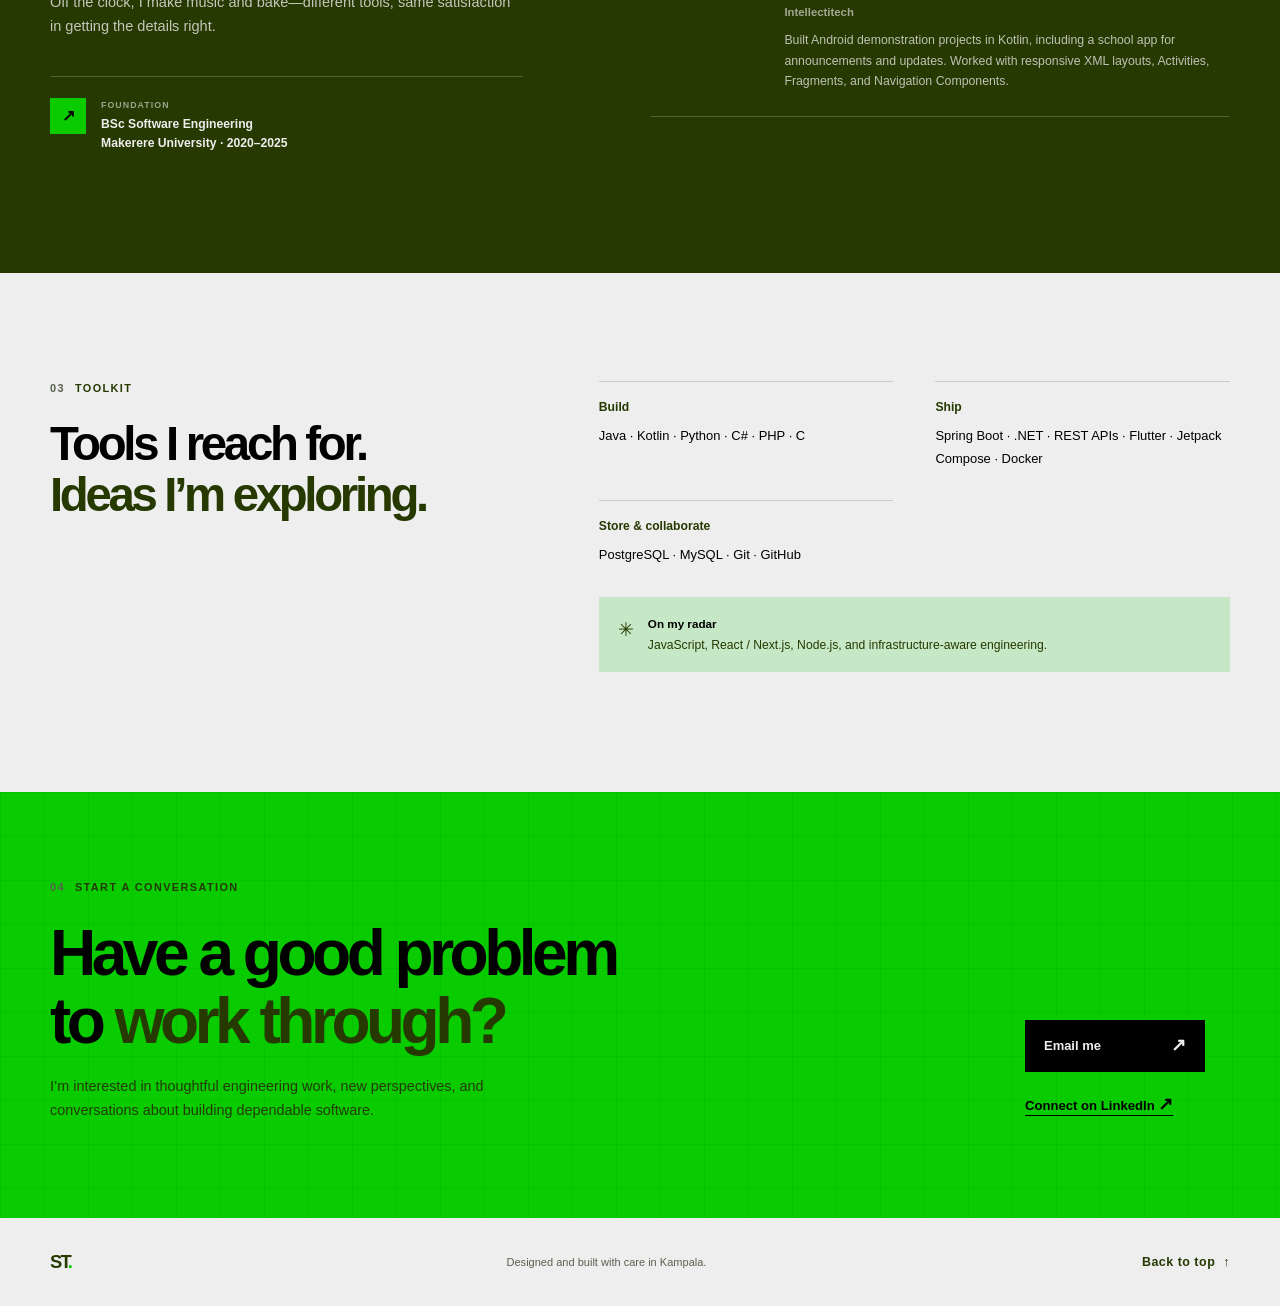
==== commit eec07ec5: "Replaced the favicon.ico with T7 logo.png, removed the gridlines for the hero section" ====
--- a/revamp/index.html
+++ b/revamp/index.html
@@ -5,8 +5,8 @@
     <meta name="viewport" content="width=device-width, initial-scale=1">
     <meta name="theme-color" content="#EEEEEE">
     <meta name="description" content="Suubi John Trevor is a software engineer in Kampala, Uganda, working across backend systems, APIs, mobile applications, and IT security.">
-    <title>Suubi John Trevor — Software Engineer</title>
-    <link rel="icon" href="../favicon.ico">
+    <title>Suubi John Trevor | Software Engineer</title>
+    <link rel="icon" href="../T7 logo.png" type="image/png">
     <link rel="stylesheet" href="styles.css">
 </head>
 <body>
@@ -88,26 +88,6 @@
                 </article>
 
                 <article class="project-card">
-                    <div class="project-art signify-art" aria-hidden="true">
-                        <span class="art-label">SIGNIFY / GESTURE STUDY</span>
-                        <div class="gesture-orbit"><span class="gesture-dot"></span><span class="gesture-core">S</span></div>
-                        <span class="art-coordinate">02 / VISION + VOICE</span>
-                    </div>
-                    <div class="project-content">
-                        <div class="project-title-line">
-                            <p class="project-type">Mobile · Machine learning</p>
-                            <span class="project-year">2024</span>
-                        </div>
-                        <h3>Signify</h3>
-                        <p>A mobile app concept that translates sign language gestures into text or speech, using a YOLOv8 model trained on a curated sign-language dataset.</p>
-                        <p class="project-contribution"><strong>Built with</strong> Flutter, Firebase, and YOLOv8.</p>
-                        <ul class="tech-list" aria-label="Technologies used">
-                            <li>Flutter</li><li>Firebase</li><li>YOLOv8</li>
-                        </ul>
-                    </div>
-                </article>
-
-                <article class="project-card">
                     <div class="project-art movie-art" aria-hidden="true">
                         <span class="art-label">MOVIE APP / 2024</span>
                         <div class="movie-screen"><span>NOW<br>SHOWING</span><i></i><i></i><i></i></div>
@@ -127,6 +107,28 @@
                         <a class="project-link" href="https://github.com/Tre7o/movie_app" target="_blank" rel="noopener noreferrer">View on GitHub <span aria-hidden="true">↗</span></a>
                     </div>
                 </article>
+
+                <article class="project-card">
+                    <div class="project-art signify-art" aria-hidden="true">
+                        <span class="art-label">SIGNIFY / GESTURE STUDY</span>
+                        <div class="gesture-orbit"><span class="gesture-dot"></span><span class="gesture-core">S</span></div>
+                        <span class="art-coordinate">02 / VISION + VOICE</span>
+                    </div>
+                    <div class="project-content">
+                        <div class="project-title-line">
+                            <p class="project-type">Mobile · Machine learning</p>
+                            <span class="project-year">2024</span>
+                        </div>
+                        <h3>Signify</h3>
+                        <p>A mobile app concept that translates sign language gestures into text or speech, using a YOLOv8 model trained on a curated sign-language dataset.</p>
+                        <p class="project-contribution"><strong>Built with</strong> Flutter, Firebase, and YOLOv8.</p>
+                        <ul class="tech-list" aria-label="Technologies used">
+                            <li>Flutter</li><li>Firebase</li><li>YOLOv8</li>
+                        </ul>
+                    </div>
+                </article>
+
+                
             </div>
 
             <div class="project-index">
--- a/revamp/styles.css
+++ b/revamp/styles.css
@@ -154,9 +154,9 @@
     gap: clamp(48px, 9vw, 128px);
     min-height: 670px;
     padding-block: 74px 110px;
-    background-image:
+    /* background-image:
         linear-gradient(rgba(37, 57, 0, 0.035) 1px, transparent 1px),
-        linear-gradient(90deg, rgba(37, 57, 0, 0.035) 1px, transparent 1px);
+        linear-gradient(90deg, rgba(37, 57, 0, 0.035) 1px, transparent 1px); */
     background-position: 0 0;
     background-size: 48px 48px;
 }
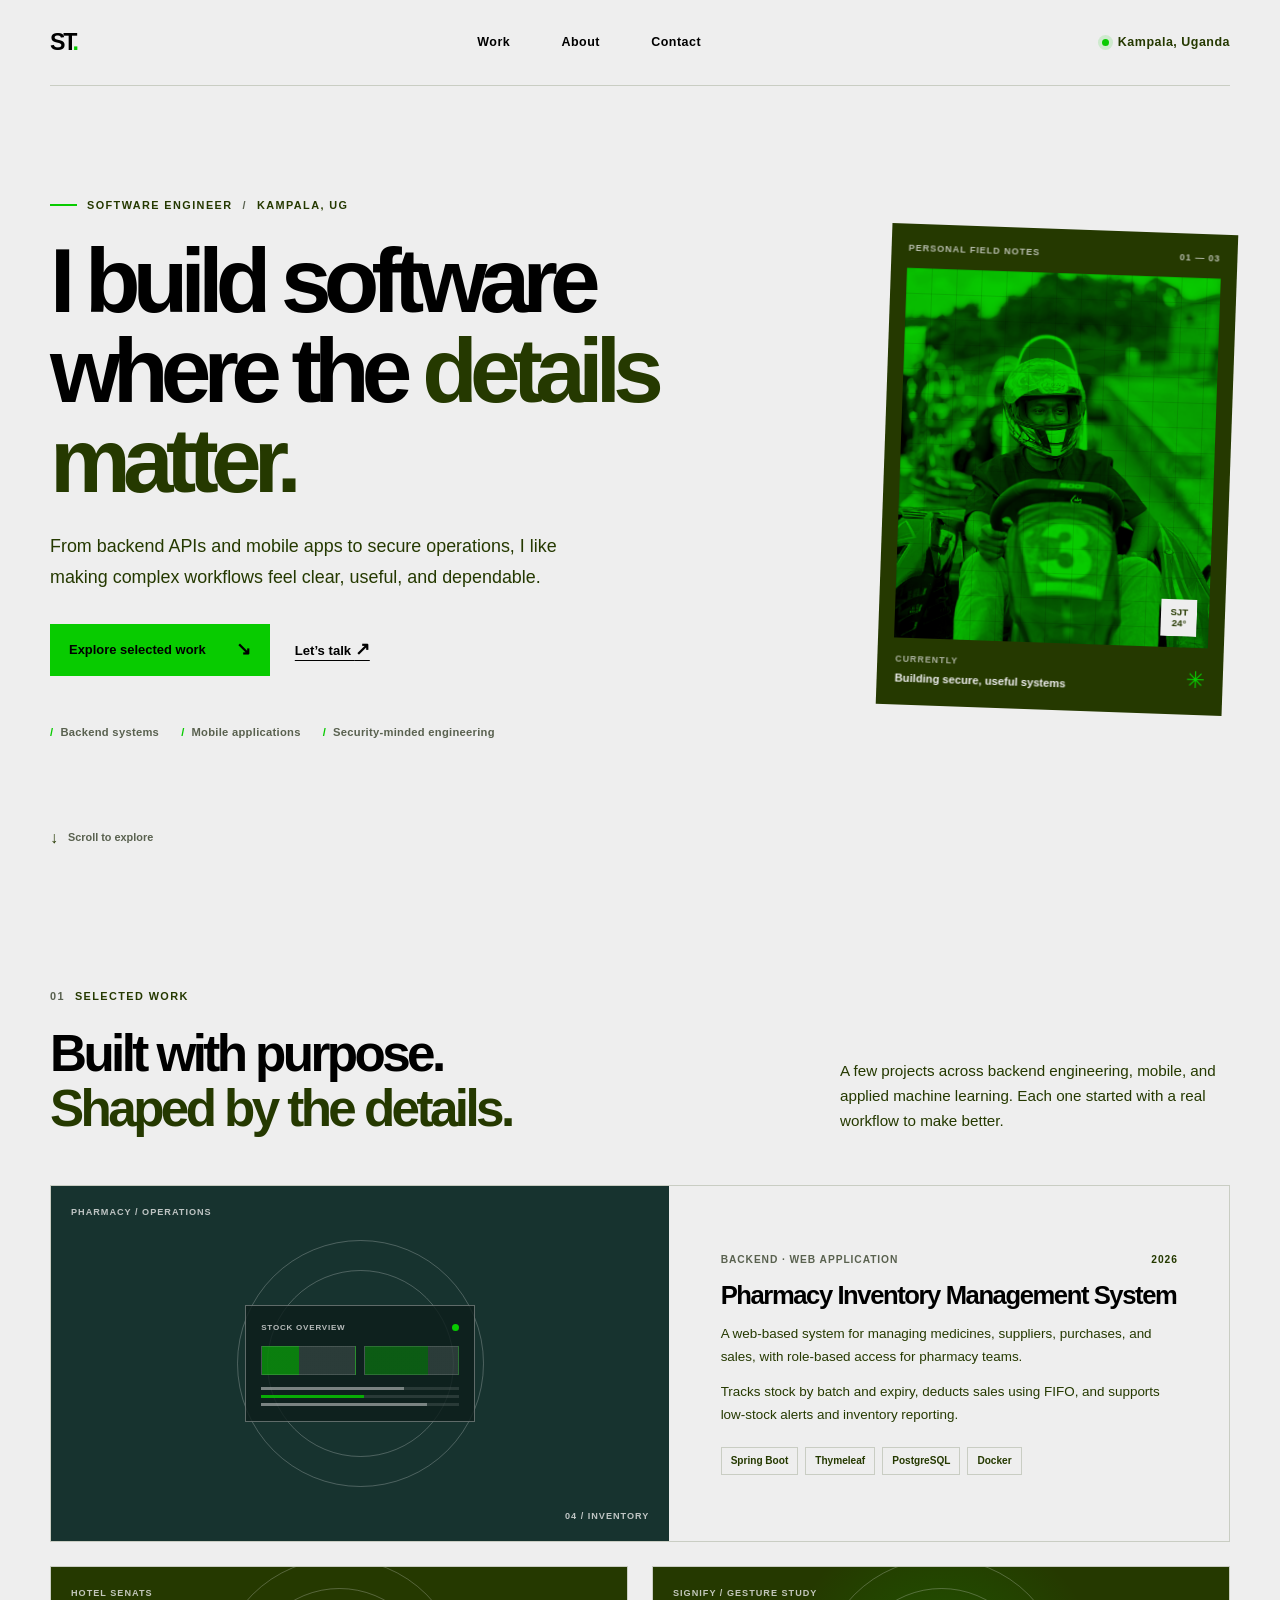
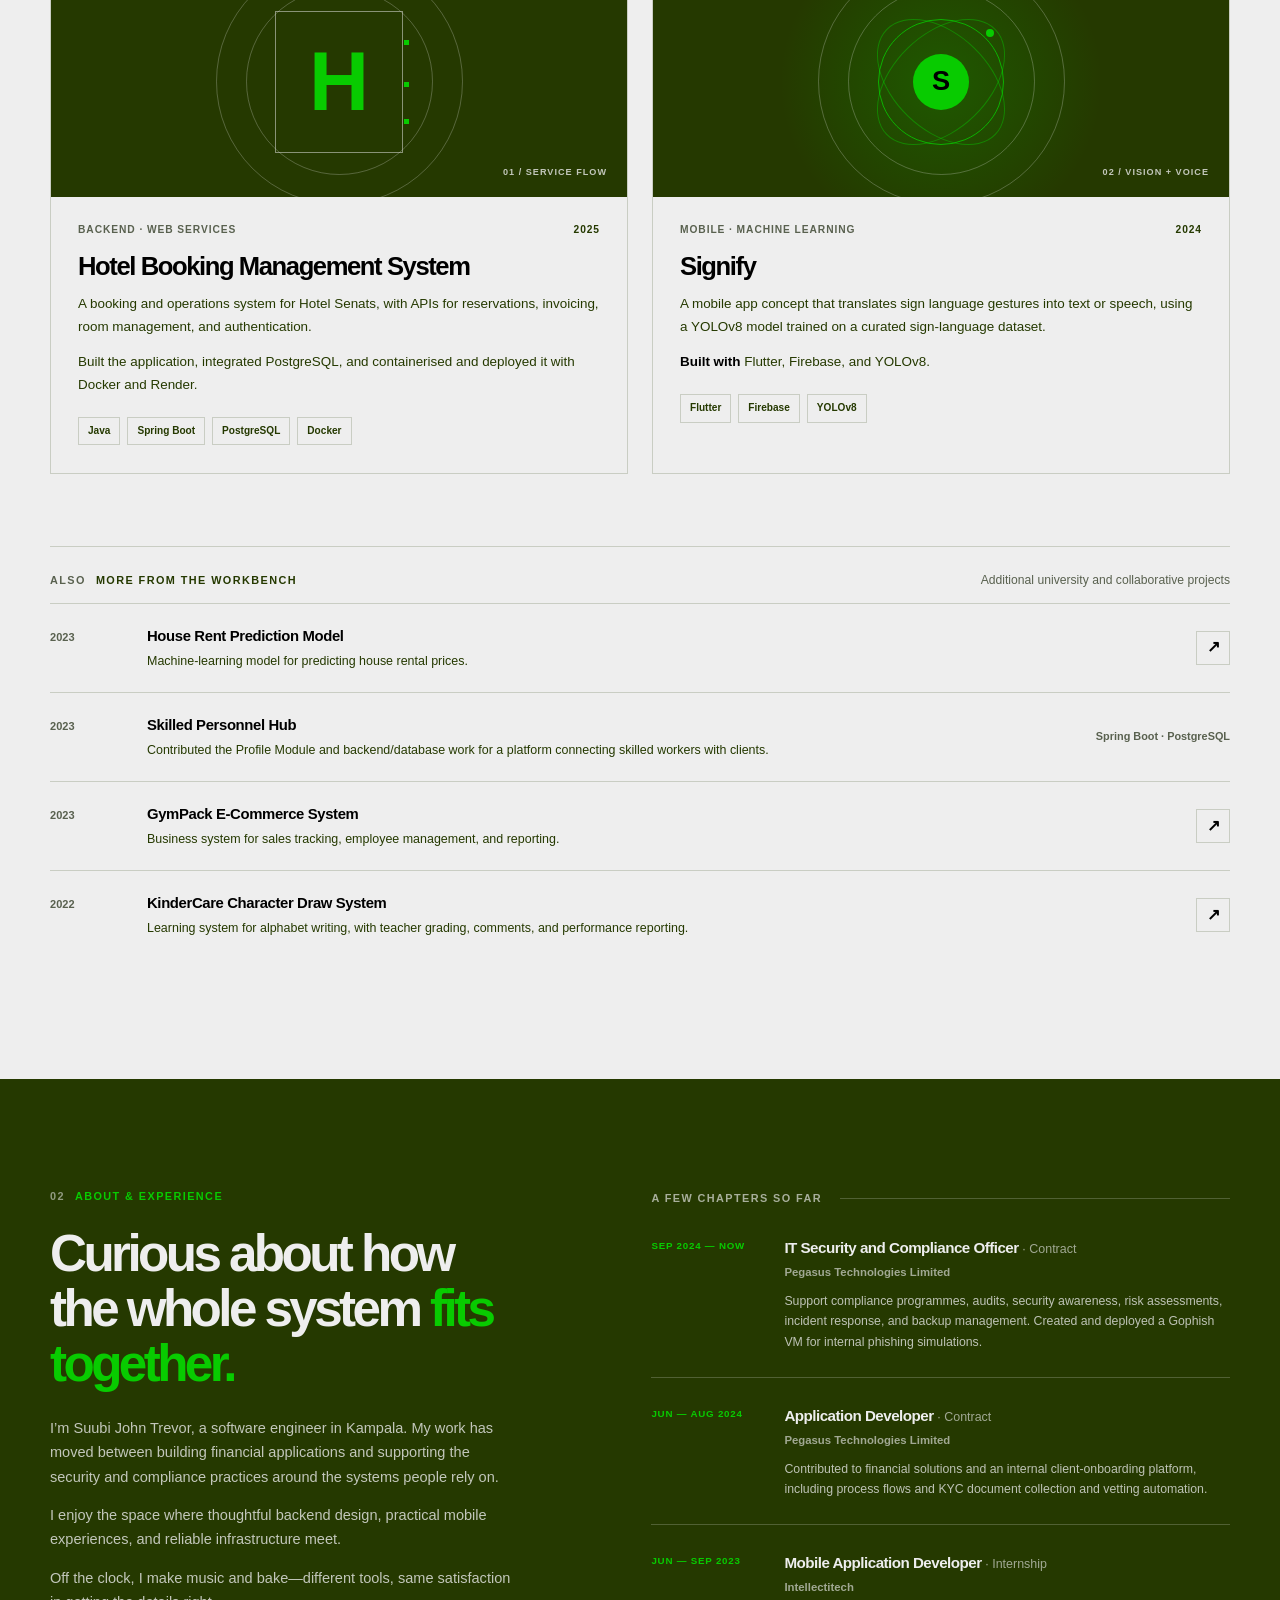
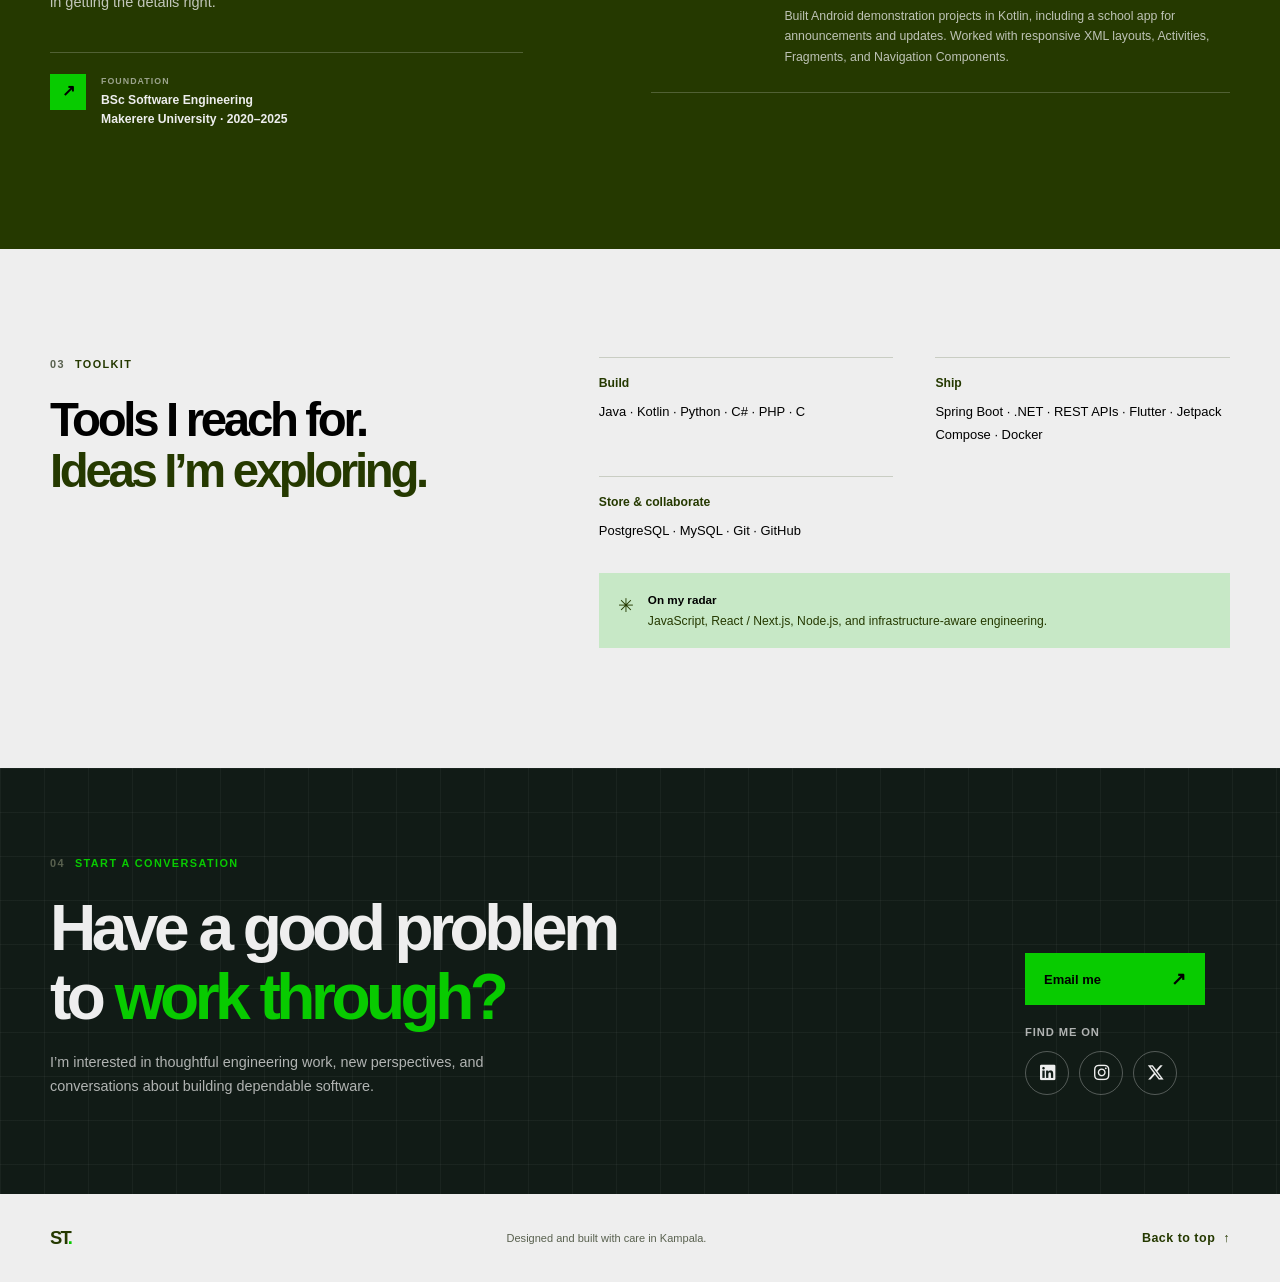
==== commit 26e2c725: "Replaced old index.html and styles.css with new /revamp html structure and styling" ====
--- a/revamp/index.html
+++ b/revamp/index.html
@@ -8,6 +8,11 @@
     <title>Suubi John Trevor | Software Engineer</title>
     <link rel="icon" href="../T7 logo.png" type="image/png">
     <link rel="stylesheet" href="styles.css">
+
+    <!-- fontawesome icons -->
+    <link href="../fontawesome/css/fontawesome.css" rel="stylesheet">
+    <link href="../fontawesome/css/brands.css" rel="stylesheet">
+    <link href="../fontawesome/css/solid.css" rel="stylesheet">
 </head>
 <body>
     <a class="skip-link" href="#main">Skip to content</a>
@@ -68,6 +73,30 @@
 
             <div class="project-grid">
                 <article class="project-card project-featured">
+                    <div class="project-art pharmacy-art" aria-hidden="true">
+                        <span class="art-label">PHARMACY / OPERATIONS</span>
+                        <div class="pharmacy-board">
+                            <div class="pharmacy-board-heading"><span>STOCK OVERVIEW</span><i></i></div>
+                            <div class="pharmacy-stats"><i></i><i></i></div>
+                            <div class="pharmacy-stock"><i></i><i></i><i></i></div>
+                        </div>
+                        <span class="art-coordinate">04 / INVENTORY</span>
+                    </div>
+                    <div class="project-content">
+                        <div class="project-title-line">
+                            <p class="project-type">Backend · Web application</p>
+                            <span class="project-year">2026</span>
+                        </div>
+                        <h3>Pharmacy Inventory Management System</h3>
+                        <p>A web-based system for managing medicines, suppliers, purchases, and sales, with role-based access for pharmacy teams.</p>
+                        <p class="project-contribution">Tracks stock by batch and expiry, deducts sales using FIFO, and supports low-stock alerts and inventory reporting.</p>
+                        <ul class="tech-list" aria-label="Technologies used">
+                            <li>Spring Boot</li><li>Thymeleaf</li><li>PostgreSQL</li><li>Docker</li>
+                        </ul>
+                    </div>
+                </article>
+
+                <article class="project-card">
                     <div class="project-art hotel-art" aria-hidden="true">
                         <span class="art-label">HOTEL SENATS</span>
                         <div class="hotel-mark"><span>H</span><i></i><i></i><i></i></div>
@@ -84,27 +113,6 @@
                         <ul class="tech-list" aria-label="Technologies used">
                             <li>Java</li><li>Spring Boot</li><li>PostgreSQL</li><li>Docker</li>
                         </ul>
-                    </div>
-                </article>
-
-                <article class="project-card">
-                    <div class="project-art movie-art" aria-hidden="true">
-                        <span class="art-label">MOVIE APP / 2024</span>
-                        <div class="movie-screen"><span>NOW<br>SHOWING</span><i></i><i></i><i></i></div>
-                        <span class="art-coordinate">03 / ANDROID</span>
-                    </div>
-                    <div class="project-content">
-                        <div class="project-title-line">
-                            <p class="project-type">Mobile · Android</p>
-                            <span class="project-year">2024</span>
-                        </div>
-                        <h3>Movie App</h3>
-                        <p>An Android application that retrieves and displays movie information from the TMDB API, structured with MVVM.</p>
-                        <p class="project-contribution"><strong>Built with</strong> Retrofit, TMDB API, and MVVM.</p>
-                        <ul class="tech-list" aria-label="Technologies used">
-                            <li>Android</li><li>Retrofit</li><li>MVVM</li>
-                        </ul>
-                        <a class="project-link" href="https://github.com/Tre7o/movie_app" target="_blank" rel="noopener noreferrer">View on GitHub <span aria-hidden="true">↗</span></a>
                     </div>
                 </article>
 
@@ -242,7 +250,20 @@
                 </div>
                 <div class="contact-actions">
                     <a class="button button-dark" href="mailto:suubijohntrevor@gmail.com">Email me <span aria-hidden="true">↗</span></a>
-                    <a class="contact-secondary" href="https://www.linkedin.com/in/john-trevor-0730701a6" target="_blank" rel="noopener noreferrer">Connect on LinkedIn <span aria-hidden="true">↗</span></a>
+                    <div class="contact-social-group">
+                        <p class="contact-social-label">Find me on</p>
+                        <nav class="contact-socials" aria-label="Social profiles">
+                            <a class="contact-social-link contact-social-linkedin" href="https://www.linkedin.com/in/john-trevor-0730701a6/" target="_blank" rel="noopener noreferrer" aria-label="LinkedIn">
+                                <i class="fa-brands fa-linkedin" aria-hidden="true"></i>
+                            </a>
+                            <a class="contact-social-link contact-social-instagram" href="https://www.instagram.com/tre7one" target="_blank" rel="noopener noreferrer" aria-label="Instagram">
+                                <i class="fa-brands fa-instagram" aria-hidden="true"></i>
+                            </a>
+                            <a class="contact-social-link contact-social-x" href="https://x.com/Tre7on" target="_blank" rel="noopener noreferrer" aria-label="X">
+                                <i class="fa-brands fa-x-twitter" aria-hidden="true"></i>
+                            </a>
+                        </nav>
+                    </div>
                 </div>
             </div>
         </section>
--- a/revamp/styles.css
+++ b/revamp/styles.css
@@ -44,10 +44,10 @@
     -webkit-font-smoothing: antialiased;
 }
 
-::selection {
+/* ::selection {
     background: var(--primary);
     color: var(--text);
-}
+} */
 
 a {
     color: inherit;
@@ -119,8 +119,7 @@
 
 .site-nav a:hover,
 .back-to-top:hover,
-.text-link:hover,
-.contact-secondary:hover {
+.text-link:hover {
     color: var(--text-secondary);
 }
 
@@ -266,14 +265,12 @@
 
 .button span,
 .text-link span,
-.project-link span,
-.contact-secondary span {
+.project-link span {
     font-size: 1.1rem;
 }
 
 .text-link,
-.project-link,
-.contact-secondary {
+.project-link {
     font-size: 0.82rem;
     font-weight: 800;
     text-decoration-thickness: 1px;
@@ -551,6 +548,76 @@
     bottom: 28px;
 }
 
+.pharmacy-art {
+    background:
+        linear-gradient(90deg, transparent 49.8%, rgba(238, 238, 238, 0.08) 50%, transparent 50.2%),
+        linear-gradient(transparent 49.8%, rgba(238, 238, 238, 0.08) 50%, transparent 50.2%),
+        #17332f;
+    background-size: 40px 40px;
+}
+
+.pharmacy-board {
+    position: relative;
+    z-index: 1;
+    width: min(230px, 68%);
+    padding: 15px;
+    border: 1px solid rgba(238, 238, 238, 0.36);
+    background: rgba(13, 30, 27, 0.82);
+}
+
+.pharmacy-board-heading {
+    display: flex;
+    align-items: center;
+    justify-content: space-between;
+    margin-bottom: 12px;
+    color: rgba(238, 238, 238, 0.76);
+    font-size: 0.5rem;
+    font-weight: 800;
+    letter-spacing: 0.1em;
+}
+
+.pharmacy-board-heading i {
+    width: 7px;
+    height: 7px;
+    border-radius: 50%;
+    background: var(--primary);
+}
+
+.pharmacy-stats {
+    display: grid;
+    grid-template-columns: repeat(2, 1fr);
+    gap: 8px;
+    margin-bottom: 12px;
+}
+
+.pharmacy-stats i {
+    height: 29px;
+    border: 1px solid rgba(238, 238, 238, 0.14);
+    background: linear-gradient(90deg, rgba(8, 203, 0, 0.55) 40%, rgba(238, 238, 238, 0.13) 40%);
+}
+
+.pharmacy-stats i:last-child {
+    background: linear-gradient(90deg, rgba(8, 203, 0, 0.35) 68%, rgba(238, 238, 238, 0.13) 68%);
+}
+
+.pharmacy-stock {
+    display: grid;
+    gap: 5px;
+}
+
+.pharmacy-stock i {
+    height: 3px;
+    background: linear-gradient(90deg, rgba(238, 238, 238, 0.48) 72%, rgba(238, 238, 238, 0.12) 72%);
+}
+
+.pharmacy-stock i:nth-child(2) {
+    background: linear-gradient(90deg, rgba(8, 203, 0, 0.82) 52%, rgba(238, 238, 238, 0.12) 52%);
+}
+
+.pharmacy-stock i:nth-child(3) {
+    background: linear-gradient(90deg, rgba(238, 238, 238, 0.48) 84%, rgba(238, 238, 238, 0.12) 84%);
+}
+
 .signify-art {
     background:
         radial-gradient(circle at center, rgba(8, 203, 0, 0.22), transparent 52%),
@@ -1002,10 +1069,10 @@
 
 .contact-section {
     overflow: hidden;
-    background-color: var(--primary);
+    background-color: #111b16;
     background-image:
-        linear-gradient(rgba(37, 57, 0, 0.07) 1px, transparent 1px),
-        linear-gradient(90deg, rgba(37, 57, 0, 0.07) 1px, transparent 1px);
+        linear-gradient(rgba(238, 238, 238, 0.045) 1px, transparent 1px),
+        linear-gradient(90deg, rgba(238, 238, 238, 0.045) 1px, transparent 1px);
     background-size: 44px 44px;
 }
 
@@ -1018,21 +1085,22 @@
 }
 
 .contact-inner .eyebrow {
-    color: var(--text-secondary);
+    color: var(--primary);
 }
 
 .contact-inner h2 {
     font-size: clamp(2.8rem, 5vw, 4.6rem);
+    color: var(--secondary);
 }
 
 .contact-inner h2 span {
-    color: var(--text-secondary);
+    color: var(--primary);
 }
 
 .contact-copy {
     max-width: 470px;
     margin: 20px 0 0;
-    color: var(--text-secondary);
+    color: rgba(238, 238, 238, 0.72);
     font-size: 0.9rem;
 }
 
@@ -1047,16 +1115,73 @@
 
 .button-dark {
     min-width: 180px;
-    background: var(--text);
+    background: var(--primary);
+    color: var(--text);
+}
+
+.button-dark:hover {
+    background: #b6f2b2;
+}
+
+.contact-social-group {
+    display: grid;
+    gap: 9px;
+}
+
+.contact-social-label {
+    margin: 0;
+    color: rgba(238, 238, 238, 0.72);
+    font-size: 0.7rem;
+    font-weight: 700;
+    letter-spacing: 0.08em;
+    text-transform: uppercase;
+}
+
+.contact-socials {
+    display: flex;
+    gap: 10px;
+}
+
+.contact-social-link {
+    display: inline-flex;
+    align-items: center;
+    justify-content: center;
+    width: 44px;
+    height: 44px;
+    border: 1px solid rgba(238, 238, 238, 0.3);
+    border-radius: 50%;
     color: var(--secondary);
-}
-
-.button-dark:hover {
-    background: var(--text-secondary);
-}
-
-.contact-secondary {
-    color: var(--text);
+    font-size: 1.1rem;
+    text-decoration: none;
+    transition: color 160ms ease, background-color 160ms ease, border-color 160ms ease, transform 160ms ease;
+}
+
+.contact-social-link:hover,
+.contact-social-link:focus-visible {
+    transform: translateY(-2px);
+    background: #fff;
+}
+
+.contact-social-link:focus-visible {
+    outline-color: var(--primary);
+}
+
+.contact-social-linkedin:hover,
+.contact-social-linkedin:focus-visible {
+    border-color: #0a66c2;
+    color: #0a66c2;
+}
+
+.contact-social-instagram:hover,
+.contact-social-instagram:focus-visible {
+    border-color: #e4405f;
+    color: #e4405f;
+}
+
+.contact-social-x:hover,
+.contact-social-x:focus-visible {
+    border-color: #000;
+    color: #000;
 }
 
 .site-footer {
--- a/fontawesome/css/brands.css
+++ b/fontawesome/css/brands.css
@@ -0,0 +1,2459 @@
+/*!
+ * Font Awesome Free 7.3.1 by @fontawesome - https://fontawesome.com
+ * License - https://fontawesome.com/license/free (Icons: CC BY 4.0, Fonts: SIL OFL 1.1, Code: MIT License)
+ * Copyright 2026 Fonticons, Inc.
+ */
+:root, :host {
+  --fa-family-brands: 'Font Awesome 7 Brands';
+  --fa-font-brands: normal 400 1em/1 var(--fa-family-brands);
+}
+
+@font-face {
+  font-family: "Font Awesome 7 Brands";
+  font-style: normal;
+  font-weight: 400;
+  font-display: block;
+  src: url("../webfonts/fa-brands-400.woff2");
+}
+.fab,
+.fa-brands,
+.fa-classic.fa-brands {
+  --fa-family: var(--fa-family-brands);
+  --fa-style: 400;
+}
+
+.fa-firefox-browser {
+  --fa: "\e007";
+}
+
+.fa-ideal {
+  --fa: "\e013";
+}
+
+.fa-microblog {
+  --fa: "\e01a";
+}
+
+.fa-square-pied-piper {
+  --fa: "\e01e";
+}
+
+.fa-pied-piper-square {
+  --fa: "\e01e";
+}
+
+.fa-unity {
+  --fa: "\e049";
+}
+
+.fa-dailymotion {
+  --fa: "\e052";
+}
+
+.fa-square-instagram {
+  --fa: "\e055";
+}
+
+.fa-instagram-square {
+  --fa: "\e055";
+}
+
+.fa-mixer {
+  --fa: "\e056";
+}
+
+.fa-shopify {
+  --fa: "\e057";
+}
+
+.fa-deezer {
+  --fa: "\e077";
+}
+
+.fa-edge-legacy {
+  --fa: "\e078";
+}
+
+.fa-google-pay {
+  --fa: "\e079";
+}
+
+.fa-rust {
+  --fa: "\e07a";
+}
+
+.fa-tiktok {
+  --fa: "\e07b";
+}
+
+.fa-unsplash {
+  --fa: "\e07c";
+}
+
+.fa-cloudflare {
+  --fa: "\e07d";
+}
+
+.fa-guilded {
+  --fa: "\e07e";
+}
+
+.fa-hive {
+  --fa: "\e07f";
+}
+
+.fa-42-group {
+  --fa: "\e080";
+}
+
+.fa-innosoft {
+  --fa: "\e080";
+}
+
+.fa-instalod {
+  --fa: "\e081";
+}
+
+.fa-octopus-deploy {
+  --fa: "\e082";
+}
+
+.fa-perbyte {
+  --fa: "\e083";
+}
+
+.fa-uncharted {
+  --fa: "\e084";
+}
+
+.fa-watchman-monitoring {
+  --fa: "\e087";
+}
+
+.fa-wodu {
+  --fa: "\e088";
+}
+
+.fa-wirsindhandwerk {
+  --fa: "\e2d0";
+}
+
+.fa-wsh {
+  --fa: "\e2d0";
+}
+
+.fa-bots {
+  --fa: "\e340";
+}
+
+.fa-cmplid {
+  --fa: "\e360";
+}
+
+.fa-bilibili {
+  --fa: "\e3d9";
+}
+
+.fa-golang {
+  --fa: "\e40f";
+}
+
+.fa-pix {
+  --fa: "\e43a";
+}
+
+.fa-sitrox {
+  --fa: "\e44a";
+}
+
+.fa-hashnode {
+  --fa: "\e499";
+}
+
+.fa-meta {
+  --fa: "\e49b";
+}
+
+.fa-padlet {
+  --fa: "\e4a0";
+}
+
+.fa-nfc-directional {
+  --fa: "\e530";
+}
+
+.fa-nfc-symbol {
+  --fa: "\e531";
+}
+
+.fa-screenpal {
+  --fa: "\e570";
+}
+
+.fa-space-awesome {
+  --fa: "\e5ac";
+}
+
+.fa-square-font-awesome {
+  --fa: "\e5ad";
+}
+
+.fa-square-gitlab {
+  --fa: "\e5ae";
+}
+
+.fa-gitlab-square {
+  --fa: "\e5ae";
+}
+
+.fa-odysee {
+  --fa: "\e5c6";
+}
+
+.fa-stubber {
+  --fa: "\e5c7";
+}
+
+.fa-debian {
+  --fa: "\e60b";
+}
+
+.fa-shoelace {
+  --fa: "\e60c";
+}
+
+.fa-threads {
+  --fa: "\e618";
+}
+
+.fa-square-threads {
+  --fa: "\e619";
+}
+
+.fa-square-x-twitter {
+  --fa: "\e61a";
+}
+
+.fa-x-twitter {
+  --fa: "\e61b";
+}
+
+.fa-opensuse {
+  --fa: "\e62b";
+}
+
+.fa-letterboxd {
+  --fa: "\e62d";
+}
+
+.fa-square-letterboxd {
+  --fa: "\e62e";
+}
+
+.fa-mintbit {
+  --fa: "\e62f";
+}
+
+.fa-google-scholar {
+  --fa: "\e63b";
+}
+
+.fa-brave {
+  --fa: "\e63c";
+}
+
+.fa-brave-reverse {
+  --fa: "\e63d";
+}
+
+.fa-pixiv {
+  --fa: "\e640";
+}
+
+.fa-upwork {
+  --fa: "\e641";
+}
+
+.fa-webflow {
+  --fa: "\e65c";
+}
+
+.fa-signal-messenger {
+  --fa: "\e663";
+}
+
+.fa-bluesky {
+  --fa: "\e671";
+}
+
+.fa-jxl {
+  --fa: "\e67b";
+}
+
+.fa-square-upwork {
+  --fa: "\e67c";
+}
+
+.fa-web-awesome {
+  --fa: "\e682";
+}
+
+.fa-square-web-awesome {
+  --fa: "\e683";
+}
+
+.fa-square-web-awesome-stroke {
+  --fa: "\e684";
+}
+
+.fa-dart-lang {
+  --fa: "\e693";
+}
+
+.fa-flutter {
+  --fa: "\e694";
+}
+
+.fa-files-pinwheel {
+  --fa: "\e69f";
+}
+
+.fa-css {
+  --fa: "\e6a2";
+}
+
+.fa-square-bluesky {
+  --fa: "\e6a3";
+}
+
+.fa-openai {
+  --fa: "\e7cf";
+}
+
+.fa-square-linkedin {
+  --fa: "\e7d0";
+}
+
+.fa-cash-app {
+  --fa: "\e7d4";
+}
+
+.fa-disqus {
+  --fa: "\e7d5";
+}
+
+.fa-eleventy {
+  --fa: "\e7d6";
+}
+
+.fa-11ty {
+  --fa: "\e7d6";
+}
+
+.fa-kakao-talk {
+  --fa: "\e7d7";
+}
+
+.fa-linktree {
+  --fa: "\e7d8";
+}
+
+.fa-notion {
+  --fa: "\e7d9";
+}
+
+.fa-pandora {
+  --fa: "\e7da";
+}
+
+.fa-pixelfed {
+  --fa: "\e7db";
+}
+
+.fa-tidal {
+  --fa: "\e7dc";
+}
+
+.fa-vsco {
+  --fa: "\e7dd";
+}
+
+.fa-w3c {
+  --fa: "\e7de";
+}
+
+.fa-lumon {
+  --fa: "\e7e2";
+}
+
+.fa-lumon-drop {
+  --fa: "\e7e3";
+}
+
+.fa-square-figma {
+  --fa: "\e7e4";
+}
+
+.fa-tex {
+  --fa: "\e7ff";
+}
+
+.fa-duolingo {
+  --fa: "\e812";
+}
+
+.fa-supportnow {
+  --fa: "\e833";
+}
+
+.fa-tor-browser {
+  --fa: "\e838";
+}
+
+.fa-typescript {
+  --fa: "\e840";
+}
+
+.fa-square-deskpro {
+  --fa: "\e844";
+}
+
+.fa-circle-zulip {
+  --fa: "\e851";
+}
+
+.fa-julia {
+  --fa: "\e852";
+}
+
+.fa-zulip {
+  --fa: "\e853";
+}
+
+.fa-unison {
+  --fa: "\e854";
+}
+
+.fa-board-game-geek {
+  --fa: "\e855";
+}
+
+.fa-bgg {
+  --fa: "\e855";
+}
+
+.fa-ko-fi {
+  --fa: "\e856";
+}
+
+.fa-kubernetes {
+  --fa: "\e857";
+}
+
+.fa-postgresql {
+  --fa: "\e858";
+}
+
+.fa-scaleway {
+  --fa: "\e859";
+}
+
+.fa-venmo {
+  --fa: "\e85a";
+}
+
+.fa-venmo-v {
+  --fa: "\e85b";
+}
+
+.fa-unreal-engine {
+  --fa: "\e85c";
+}
+
+.fa-globaleaks {
+  --fa: "\e85d";
+}
+
+.fa-solana {
+  --fa: "\e85e";
+}
+
+.fa-threema {
+  --fa: "\e85f";
+}
+
+.fa-forgejo {
+  --fa: "\e860";
+}
+
+.fa-claude {
+  --fa: "\e861";
+}
+
+.fa-gitee {
+  --fa: "\e863";
+}
+
+.fa-xmpp {
+  --fa: "\e864";
+}
+
+.fa-fediverse {
+  --fa: "\e865";
+}
+
+.fa-tailwind-css {
+  --fa: "\e866";
+}
+
+.fa-arch-linux {
+  --fa: "\e867";
+}
+
+.fa-svelte {
+  --fa: "\e868";
+}
+
+.fa-hugging-face {
+  --fa: "\e869";
+}
+
+.fa-leetcode {
+  --fa: "\e86a";
+}
+
+.fa-openstreetmap {
+  --fa: "\e86b";
+}
+
+.fa-ultralytics {
+  --fa: "\e86d";
+}
+
+.fa-ultralytics-hub {
+  --fa: "\e86e";
+}
+
+.fa-ultralytics-yolo {
+  --fa: "\e86f";
+}
+
+.fa-obsidian {
+  --fa: "\e879";
+}
+
+.fa-zoom {
+  --fa: "\e87b";
+}
+
+.fa-vim {
+  --fa: "\e88a";
+}
+
+.fa-symfonycasts {
+  --fa: "\e8ab";
+}
+
+.fa-build-awesome {
+  --fa: "\e8ac";
+}
+
+.fa-codeberg {
+  --fa: "\e8ad";
+}
+
+.fa-devpost {
+  --fa: "\e8ae";
+}
+
+.fa-internet-archive {
+  --fa: "\e8b1";
+}
+
+.fa-lets-encrypt {
+  --fa: "\e8b2";
+}
+
+.fa-matrix {
+  --fa: "\e8b3";
+}
+
+.fa-mattermost {
+  --fa: "\e8b4";
+}
+
+.fa-nextcloud {
+  --fa: "\e8b5";
+}
+
+.fa-roblox-creator-studio {
+  --fa: "\e8b6";
+}
+
+.fa-square-build-awesome-stroke {
+  --fa: "\e8b7";
+}
+
+.fa-substack {
+  --fa: "\e8b8";
+}
+
+.fa-tesla {
+  --fa: "\e8b9";
+}
+
+.fa-xrp {
+  --fa: "\e8ba";
+}
+
+.fa-xrpl {
+  --fa: "\e8bb";
+}
+
+.fa-youtube-shorts {
+  --fa: "\e8bc";
+}
+
+.fa-ror {
+  --fa: "\e8bd";
+}
+
+.fa-visual-studio {
+  --fa: "\e8be";
+}
+
+.fa-dolibarr {
+  --fa: "\e8bf";
+}
+
+.fa-obs-studio {
+  --fa: "\e8c0";
+}
+
+.fa-storybook {
+  --fa: "\e8c1";
+}
+
+.fa-a11y-project {
+  --fa: "\e8c2";
+}
+
+.fa-copilot {
+  --fa: "\e8c7";
+}
+
+.fa-square-twitter {
+  --fa: "\f081";
+}
+
+.fa-twitter-square {
+  --fa: "\f081";
+}
+
+.fa-square-facebook {
+  --fa: "\f082";
+}
+
+.fa-facebook-square {
+  --fa: "\f082";
+}
+
+.fa-linkedin {
+  --fa: "\f08c";
+}
+
+.fa-square-github {
+  --fa: "\f092";
+}
+
+.fa-github-square {
+  --fa: "\f092";
+}
+
+.fa-twitter {
+  --fa: "\f099";
+}
+
+.fa-facebook {
+  --fa: "\f09a";
+}
+
+.fa-github {
+  --fa: "\f09b";
+}
+
+.fa-pinterest {
+  --fa: "\f0d2";
+}
+
+.fa-square-pinterest {
+  --fa: "\f0d3";
+}
+
+.fa-pinterest-square {
+  --fa: "\f0d3";
+}
+
+.fa-square-google-plus {
+  --fa: "\f0d4";
+}
+
+.fa-google-plus-square {
+  --fa: "\f0d4";
+}
+
+.fa-google-plus-g {
+  --fa: "\f0d5";
+}
+
+.fa-linkedin-in {
+  --fa: "\f0e1";
+}
+
+.fa-github-alt {
+  --fa: "\f113";
+}
+
+.fa-maxcdn {
+  --fa: "\f136";
+}
+
+.fa-html5 {
+  --fa: "\f13b";
+}
+
+.fa-css3 {
+  --fa: "\f13c";
+}
+
+.fa-btc {
+  --fa: "\f15a";
+}
+
+.fa-youtube {
+  --fa: "\f167";
+}
+
+.fa-xing {
+  --fa: "\f168";
+}
+
+.fa-square-xing {
+  --fa: "\f169";
+}
+
+.fa-xing-square {
+  --fa: "\f169";
+}
+
+.fa-dropbox {
+  --fa: "\f16b";
+}
+
+.fa-stack-overflow {
+  --fa: "\f16c";
+}
+
+.fa-instagram {
+  --fa: "\f16d";
+}
+
+.fa-flickr {
+  --fa: "\f16e";
+}
+
+.fa-adn {
+  --fa: "\f170";
+}
+
+.fa-bitbucket {
+  --fa: "\f171";
+}
+
+.fa-tumblr {
+  --fa: "\f173";
+}
+
+.fa-square-tumblr {
+  --fa: "\f174";
+}
+
+.fa-tumblr-square {
+  --fa: "\f174";
+}
+
+.fa-apple {
+  --fa: "\f179";
+}
+
+.fa-windows {
+  --fa: "\f17a";
+}
+
+.fa-android {
+  --fa: "\f17b";
+}
+
+.fa-linux {
+  --fa: "\f17c";
+}
+
+.fa-dribbble {
+  --fa: "\f17d";
+}
+
+.fa-skype {
+  --fa: "\f17e";
+}
+
+.fa-foursquare {
+  --fa: "\f180";
+}
+
+.fa-trello {
+  --fa: "\f181";
+}
+
+.fa-gratipay {
+  --fa: "\f184";
+}
+
+.fa-vk {
+  --fa: "\f189";
+}
+
+.fa-weibo {
+  --fa: "\f18a";
+}
+
+.fa-renren {
+  --fa: "\f18b";
+}
+
+.fa-pagelines {
+  --fa: "\f18c";
+}
+
+.fa-stack-exchange {
+  --fa: "\f18d";
+}
+
+.fa-square-vimeo {
+  --fa: "\f194";
+}
+
+.fa-vimeo-square {
+  --fa: "\f194";
+}
+
+.fa-slack {
+  --fa: "\f198";
+}
+
+.fa-slack-hash {
+  --fa: "\f198";
+}
+
+.fa-wordpress {
+  --fa: "\f19a";
+}
+
+.fa-openid {
+  --fa: "\f19b";
+}
+
+.fa-yahoo {
+  --fa: "\f19e";
+}
+
+.fa-google {
+  --fa: "\f1a0";
+}
+
+.fa-reddit {
+  --fa: "\f1a1";
+}
+
+.fa-square-reddit {
+  --fa: "\f1a2";
+}
+
+.fa-reddit-square {
+  --fa: "\f1a2";
+}
+
+.fa-stumbleupon-circle {
+  --fa: "\f1a3";
+}
+
+.fa-stumbleupon {
+  --fa: "\f1a4";
+}
+
+.fa-delicious {
+  --fa: "\f1a5";
+}
+
+.fa-digg {
+  --fa: "\f1a6";
+}
+
+.fa-pied-piper-pp {
+  --fa: "\f1a7";
+}
+
+.fa-pied-piper-alt {
+  --fa: "\f1a8";
+}
+
+.fa-drupal {
+  --fa: "\f1a9";
+}
+
+.fa-joomla {
+  --fa: "\f1aa";
+}
+
+.fa-behance {
+  --fa: "\f1b4";
+}
+
+.fa-square-behance {
+  --fa: "\f1b5";
+}
+
+.fa-behance-square {
+  --fa: "\f1b5";
+}
+
+.fa-steam {
+  --fa: "\f1b6";
+}
+
+.fa-square-steam {
+  --fa: "\f1b7";
+}
+
+.fa-steam-square {
+  --fa: "\f1b7";
+}
+
+.fa-spotify {
+  --fa: "\f1bc";
+}
+
+.fa-deviantart {
+  --fa: "\f1bd";
+}
+
+.fa-soundcloud {
+  --fa: "\f1be";
+}
+
+.fa-vine {
+  --fa: "\f1ca";
+}
+
+.fa-codepen {
+  --fa: "\f1cb";
+}
+
+.fa-jsfiddle {
+  --fa: "\f1cc";
+}
+
+.fa-rebel {
+  --fa: "\f1d0";
+}
+
+.fa-empire {
+  --fa: "\f1d1";
+}
+
+.fa-square-git {
+  --fa: "\f1d2";
+}
+
+.fa-git-square {
+  --fa: "\f1d2";
+}
+
+.fa-git {
+  --fa: "\f1d3";
+}
+
+.fa-hacker-news {
+  --fa: "\f1d4";
+}
+
+.fa-tencent-weibo {
+  --fa: "\f1d5";
+}
+
+.fa-qq {
+  --fa: "\f1d6";
+}
+
+.fa-weixin {
+  --fa: "\f1d7";
+}
+
+.fa-slideshare {
+  --fa: "\f1e7";
+}
+
+.fa-twitch {
+  --fa: "\f1e8";
+}
+
+.fa-yelp {
+  --fa: "\f1e9";
+}
+
+.fa-paypal {
+  --fa: "\f1ed";
+}
+
+.fa-google-wallet {
+  --fa: "\f1ee";
+}
+
+.fa-cc-visa {
+  --fa: "\f1f0";
+}
+
+.fa-cc-mastercard {
+  --fa: "\f1f1";
+}
+
+.fa-cc-discover {
+  --fa: "\f1f2";
+}
+
+.fa-cc-amex {
+  --fa: "\f1f3";
+}
+
+.fa-cc-paypal {
+  --fa: "\f1f4";
+}
+
+.fa-cc-stripe {
+  --fa: "\f1f5";
+}
+
+.fa-lastfm {
+  --fa: "\f202";
+}
+
+.fa-square-lastfm {
+  --fa: "\f203";
+}
+
+.fa-lastfm-square {
+  --fa: "\f203";
+}
+
+.fa-ioxhost {
+  --fa: "\f208";
+}
+
+.fa-angellist {
+  --fa: "\f209";
+}
+
+.fa-buysellads {
+  --fa: "\f20d";
+}
+
+.fa-connectdevelop {
+  --fa: "\f20e";
+}
+
+.fa-dashcube {
+  --fa: "\f210";
+}
+
+.fa-forumbee {
+  --fa: "\f211";
+}
+
+.fa-leanpub {
+  --fa: "\f212";
+}
+
+.fa-sellsy {
+  --fa: "\f213";
+}
+
+.fa-shirtsinbulk {
+  --fa: "\f214";
+}
+
+.fa-simplybuilt {
+  --fa: "\f215";
+}
+
+.fa-skyatlas {
+  --fa: "\f216";
+}
+
+.fa-pinterest-p {
+  --fa: "\f231";
+}
+
+.fa-whatsapp {
+  --fa: "\f232";
+}
+
+.fa-viacoin {
+  --fa: "\f237";
+}
+
+.fa-medium {
+  --fa: "\f23a";
+}
+
+.fa-medium-m {
+  --fa: "\f23a";
+}
+
+.fa-y-combinator {
+  --fa: "\f23b";
+}
+
+.fa-optin-monster {
+  --fa: "\f23c";
+}
+
+.fa-opencart {
+  --fa: "\f23d";
+}
+
+.fa-expeditedssl {
+  --fa: "\f23e";
+}
+
+.fa-cc-jcb {
+  --fa: "\f24b";
+}
+
+.fa-cc-diners-club {
+  --fa: "\f24c";
+}
+
+.fa-creative-commons {
+  --fa: "\f25e";
+}
+
+.fa-gg {
+  --fa: "\f260";
+}
+
+.fa-gg-circle {
+  --fa: "\f261";
+}
+
+.fa-odnoklassniki {
+  --fa: "\f263";
+}
+
+.fa-square-odnoklassniki {
+  --fa: "\f264";
+}
+
+.fa-odnoklassniki-square {
+  --fa: "\f264";
+}
+
+.fa-get-pocket {
+  --fa: "\f265";
+}
+
+.fa-wikipedia-w {
+  --fa: "\f266";
+}
+
+.fa-safari {
+  --fa: "\f267";
+}
+
+.fa-chrome {
+  --fa: "\f268";
+}
+
+.fa-firefox {
+  --fa: "\f269";
+}
+
+.fa-opera {
+  --fa: "\f26a";
+}
+
+.fa-internet-explorer {
+  --fa: "\f26b";
+}
+
+.fa-contao {
+  --fa: "\f26d";
+}
+
+.fa-500px {
+  --fa: "\f26e";
+}
+
+.fa-amazon {
+  --fa: "\f270";
+}
+
+.fa-houzz {
+  --fa: "\f27c";
+}
+
+.fa-vimeo-v {
+  --fa: "\f27d";
+}
+
+.fa-black-tie {
+  --fa: "\f27e";
+}
+
+.fa-fonticons {
+  --fa: "\f280";
+}
+
+.fa-reddit-alien {
+  --fa: "\f281";
+}
+
+.fa-edge {
+  --fa: "\f282";
+}
+
+.fa-codiepie {
+  --fa: "\f284";
+}
+
+.fa-modx {
+  --fa: "\f285";
+}
+
+.fa-fort-awesome {
+  --fa: "\f286";
+}
+
+.fa-usb {
+  --fa: "\f287";
+}
+
+.fa-product-hunt {
+  --fa: "\f288";
+}
+
+.fa-mixcloud {
+  --fa: "\f289";
+}
+
+.fa-scribd {
+  --fa: "\f28a";
+}
+
+.fa-bluetooth {
+  --fa: "\f293";
+}
+
+.fa-bluetooth-b {
+  --fa: "\f294";
+}
+
+.fa-gitlab {
+  --fa: "\f296";
+}
+
+.fa-wpbeginner {
+  --fa: "\f297";
+}
+
+.fa-wpforms {
+  --fa: "\f298";
+}
+
+.fa-envira {
+  --fa: "\f299";
+}
+
+.fa-glide {
+  --fa: "\f2a5";
+}
+
+.fa-glide-g {
+  --fa: "\f2a6";
+}
+
+.fa-viadeo {
+  --fa: "\f2a9";
+}
+
+.fa-square-viadeo {
+  --fa: "\f2aa";
+}
+
+.fa-viadeo-square {
+  --fa: "\f2aa";
+}
+
+.fa-snapchat {
+  --fa: "\f2ab";
+}
+
+.fa-snapchat-ghost {
+  --fa: "\f2ab";
+}
+
+.fa-square-snapchat {
+  --fa: "\f2ad";
+}
+
+.fa-snapchat-square {
+  --fa: "\f2ad";
+}
+
+.fa-pied-piper {
+  --fa: "\f2ae";
+}
+
+.fa-first-order {
+  --fa: "\f2b0";
+}
+
+.fa-yoast {
+  --fa: "\f2b1";
+}
+
+.fa-themeisle {
+  --fa: "\f2b2";
+}
+
+.fa-google-plus {
+  --fa: "\f2b3";
+}
+
+.fa-font-awesome {
+  --fa: "\f2b4";
+}
+
+.fa-font-awesome-flag {
+  --fa: "\f2b4";
+}
+
+.fa-font-awesome-logo-full {
+  --fa: "\f2b4";
+}
+
+.fa-linode {
+  --fa: "\f2b8";
+}
+
+.fa-quora {
+  --fa: "\f2c4";
+}
+
+.fa-free-code-camp {
+  --fa: "\f2c5";
+}
+
+.fa-telegram {
+  --fa: "\f2c6";
+}
+
+.fa-telegram-plane {
+  --fa: "\f2c6";
+}
+
+.fa-bandcamp {
+  --fa: "\f2d5";
+}
+
+.fa-grav {
+  --fa: "\f2d6";
+}
+
+.fa-etsy {
+  --fa: "\f2d7";
+}
+
+.fa-imdb {
+  --fa: "\f2d8";
+}
+
+.fa-ravelry {
+  --fa: "\f2d9";
+}
+
+.fa-sellcast {
+  --fa: "\f2da";
+}
+
+.fa-superpowers {
+  --fa: "\f2dd";
+}
+
+.fa-wpexplorer {
+  --fa: "\f2de";
+}
+
+.fa-meetup {
+  --fa: "\f2e0";
+}
+
+.fa-square-font-awesome-stroke {
+  --fa: "\f35c";
+}
+
+.fa-font-awesome-alt {
+  --fa: "\f35c";
+}
+
+.fa-accessible-icon {
+  --fa: "\f368";
+}
+
+.fa-accusoft {
+  --fa: "\f369";
+}
+
+.fa-adversal {
+  --fa: "\f36a";
+}
+
+.fa-affiliatetheme {
+  --fa: "\f36b";
+}
+
+.fa-algolia {
+  --fa: "\f36c";
+}
+
+.fa-amilia {
+  --fa: "\f36d";
+}
+
+.fa-angrycreative {
+  --fa: "\f36e";
+}
+
+.fa-app-store {
+  --fa: "\f36f";
+}
+
+.fa-app-store-ios {
+  --fa: "\f370";
+}
+
+.fa-apper {
+  --fa: "\f371";
+}
+
+.fa-asymmetrik {
+  --fa: "\f372";
+}
+
+.fa-audible {
+  --fa: "\f373";
+}
+
+.fa-avianex {
+  --fa: "\f374";
+}
+
+.fa-aws {
+  --fa: "\f375";
+}
+
+.fa-bimobject {
+  --fa: "\f378";
+}
+
+.fa-bitcoin {
+  --fa: "\f379";
+}
+
+.fa-bity {
+  --fa: "\f37a";
+}
+
+.fa-blackberry {
+  --fa: "\f37b";
+}
+
+.fa-blogger {
+  --fa: "\f37c";
+}
+
+.fa-blogger-b {
+  --fa: "\f37d";
+}
+
+.fa-buromobelexperte {
+  --fa: "\f37f";
+}
+
+.fa-centercode {
+  --fa: "\f380";
+}
+
+.fa-cloudscale {
+  --fa: "\f383";
+}
+
+.fa-cloudsmith {
+  --fa: "\f384";
+}
+
+.fa-cloudversify {
+  --fa: "\f385";
+}
+
+.fa-cpanel {
+  --fa: "\f388";
+}
+
+.fa-css3-alt {
+  --fa: "\f38b";
+}
+
+.fa-cuttlefish {
+  --fa: "\f38c";
+}
+
+.fa-d-and-d {
+  --fa: "\f38d";
+}
+
+.fa-deploydog {
+  --fa: "\f38e";
+}
+
+.fa-deskpro {
+  --fa: "\f38f";
+}
+
+.fa-digital-ocean {
+  --fa: "\f391";
+}
+
+.fa-discord {
+  --fa: "\f392";
+}
+
+.fa-discourse {
+  --fa: "\f393";
+}
+
+.fa-dochub {
+  --fa: "\f394";
+}
+
+.fa-docker {
+  --fa: "\f395";
+}
+
+.fa-draft2digital {
+  --fa: "\f396";
+}
+
+.fa-square-dribbble {
+  --fa: "\f397";
+}
+
+.fa-dribbble-square {
+  --fa: "\f397";
+}
+
+.fa-dyalog {
+  --fa: "\f399";
+}
+
+.fa-earlybirds {
+  --fa: "\f39a";
+}
+
+.fa-erlang {
+  --fa: "\f39d";
+}
+
+.fa-facebook-f {
+  --fa: "\f39e";
+}
+
+.fa-facebook-messenger {
+  --fa: "\f39f";
+}
+
+.fa-firstdraft {
+  --fa: "\f3a1";
+}
+
+.fa-fonticons-fi {
+  --fa: "\f3a2";
+}
+
+.fa-fort-awesome-alt {
+  --fa: "\f3a3";
+}
+
+.fa-freebsd {
+  --fa: "\f3a4";
+}
+
+.fa-gitkraken {
+  --fa: "\f3a6";
+}
+
+.fa-gofore {
+  --fa: "\f3a7";
+}
+
+.fa-goodreads {
+  --fa: "\f3a8";
+}
+
+.fa-goodreads-g {
+  --fa: "\f3a9";
+}
+
+.fa-google-drive {
+  --fa: "\f3aa";
+}
+
+.fa-google-play {
+  --fa: "\f3ab";
+}
+
+.fa-gripfire {
+  --fa: "\f3ac";
+}
+
+.fa-grunt {
+  --fa: "\f3ad";
+}
+
+.fa-gulp {
+  --fa: "\f3ae";
+}
+
+.fa-square-hacker-news {
+  --fa: "\f3af";
+}
+
+.fa-hacker-news-square {
+  --fa: "\f3af";
+}
+
+.fa-hire-a-helper {
+  --fa: "\f3b0";
+}
+
+.fa-hotjar {
+  --fa: "\f3b1";
+}
+
+.fa-hubspot {
+  --fa: "\f3b2";
+}
+
+.fa-itunes {
+  --fa: "\f3b4";
+}
+
+.fa-itunes-note {
+  --fa: "\f3b5";
+}
+
+.fa-jenkins {
+  --fa: "\f3b6";
+}
+
+.fa-joget {
+  --fa: "\f3b7";
+}
+
+.fa-js {
+  --fa: "\f3b8";
+}
+
+.fa-square-js {
+  --fa: "\f3b9";
+}
+
+.fa-js-square {
+  --fa: "\f3b9";
+}
+
+.fa-keycdn {
+  --fa: "\f3ba";
+}
+
+.fa-kickstarter {
+  --fa: "\f3bb";
+}
+
+.fa-square-kickstarter {
+  --fa: "\f3bb";
+}
+
+.fa-kickstarter-k {
+  --fa: "\f3bc";
+}
+
+.fa-laravel {
+  --fa: "\f3bd";
+}
+
+.fa-line {
+  --fa: "\f3c0";
+}
+
+.fa-lyft {
+  --fa: "\f3c3";
+}
+
+.fa-magento {
+  --fa: "\f3c4";
+}
+
+.fa-medapps {
+  --fa: "\f3c6";
+}
+
+.fa-medrt {
+  --fa: "\f3c8";
+}
+
+.fa-microsoft {
+  --fa: "\f3ca";
+}
+
+.fa-mix {
+  --fa: "\f3cb";
+}
+
+.fa-mizuni {
+  --fa: "\f3cc";
+}
+
+.fa-monero {
+  --fa: "\f3d0";
+}
+
+.fa-napster {
+  --fa: "\f3d2";
+}
+
+.fa-node-js {
+  --fa: "\f3d3";
+}
+
+.fa-npm {
+  --fa: "\f3d4";
+}
+
+.fa-ns8 {
+  --fa: "\f3d5";
+}
+
+.fa-nutritionix {
+  --fa: "\f3d6";
+}
+
+.fa-page4 {
+  --fa: "\f3d7";
+}
+
+.fa-palfed {
+  --fa: "\f3d8";
+}
+
+.fa-patreon {
+  --fa: "\f3d9";
+}
+
+.fa-periscope {
+  --fa: "\f3da";
+}
+
+.fa-phabricator {
+  --fa: "\f3db";
+}
+
+.fa-phoenix-framework {
+  --fa: "\f3dc";
+}
+
+.fa-playstation {
+  --fa: "\f3df";
+}
+
+.fa-pushed {
+  --fa: "\f3e1";
+}
+
+.fa-python {
+  --fa: "\f3e2";
+}
+
+.fa-red-river {
+  --fa: "\f3e3";
+}
+
+.fa-wpressr {
+  --fa: "\f3e4";
+}
+
+.fa-rendact {
+  --fa: "\f3e4";
+}
+
+.fa-replyd {
+  --fa: "\f3e6";
+}
+
+.fa-resolving {
+  --fa: "\f3e7";
+}
+
+.fa-rocketchat {
+  --fa: "\f3e8";
+}
+
+.fa-rockrms {
+  --fa: "\f3e9";
+}
+
+.fa-schlix {
+  --fa: "\f3ea";
+}
+
+.fa-searchengin {
+  --fa: "\f3eb";
+}
+
+.fa-servicestack {
+  --fa: "\f3ec";
+}
+
+.fa-sistrix {
+  --fa: "\f3ee";
+}
+
+.fa-speakap {
+  --fa: "\f3f3";
+}
+
+.fa-staylinked {
+  --fa: "\f3f5";
+}
+
+.fa-steam-symbol {
+  --fa: "\f3f6";
+}
+
+.fa-sticker-mule {
+  --fa: "\f3f7";
+}
+
+.fa-studiovinari {
+  --fa: "\f3f8";
+}
+
+.fa-supple {
+  --fa: "\f3f9";
+}
+
+.fa-uber {
+  --fa: "\f402";
+}
+
+.fa-uikit {
+  --fa: "\f403";
+}
+
+.fa-uniregistry {
+  --fa: "\f404";
+}
+
+.fa-untappd {
+  --fa: "\f405";
+}
+
+.fa-ussunnah {
+  --fa: "\f407";
+}
+
+.fa-vaadin {
+  --fa: "\f408";
+}
+
+.fa-viber {
+  --fa: "\f409";
+}
+
+.fa-vimeo {
+  --fa: "\f40a";
+}
+
+.fa-vnv {
+  --fa: "\f40b";
+}
+
+.fa-square-whatsapp {
+  --fa: "\f40c";
+}
+
+.fa-whatsapp-square {
+  --fa: "\f40c";
+}
+
+.fa-whmcs {
+  --fa: "\f40d";
+}
+
+.fa-wordpress-simple {
+  --fa: "\f411";
+}
+
+.fa-xbox {
+  --fa: "\f412";
+}
+
+.fa-yandex {
+  --fa: "\f413";
+}
+
+.fa-yandex-international {
+  --fa: "\f414";
+}
+
+.fa-apple-pay {
+  --fa: "\f415";
+}
+
+.fa-cc-apple-pay {
+  --fa: "\f416";
+}
+
+.fa-fly {
+  --fa: "\f417";
+}
+
+.fa-node {
+  --fa: "\f419";
+}
+
+.fa-osi {
+  --fa: "\f41a";
+}
+
+.fa-react {
+  --fa: "\f41b";
+}
+
+.fa-autoprefixer {
+  --fa: "\f41c";
+}
+
+.fa-less {
+  --fa: "\f41d";
+}
+
+.fa-sass {
+  --fa: "\f41e";
+}
+
+.fa-vuejs {
+  --fa: "\f41f";
+}
+
+.fa-angular {
+  --fa: "\f420";
+}
+
+.fa-aviato {
+  --fa: "\f421";
+}
+
+.fa-ember {
+  --fa: "\f423";
+}
+
+.fa-gitter {
+  --fa: "\f426";
+}
+
+.fa-hooli {
+  --fa: "\f427";
+}
+
+.fa-strava {
+  --fa: "\f428";
+}
+
+.fa-stripe {
+  --fa: "\f429";
+}
+
+.fa-stripe-s {
+  --fa: "\f42a";
+}
+
+.fa-typo3 {
+  --fa: "\f42b";
+}
+
+.fa-amazon-pay {
+  --fa: "\f42c";
+}
+
+.fa-cc-amazon-pay {
+  --fa: "\f42d";
+}
+
+.fa-ethereum {
+  --fa: "\f42e";
+}
+
+.fa-korvue {
+  --fa: "\f42f";
+}
+
+.fa-elementor {
+  --fa: "\f430";
+}
+
+.fa-square-youtube {
+  --fa: "\f431";
+}
+
+.fa-youtube-square {
+  --fa: "\f431";
+}
+
+.fa-flipboard {
+  --fa: "\f44d";
+}
+
+.fa-hips {
+  --fa: "\f452";
+}
+
+.fa-php {
+  --fa: "\f457";
+}
+
+.fa-quinscape {
+  --fa: "\f459";
+}
+
+.fa-readme {
+  --fa: "\f4d5";
+}
+
+.fa-java {
+  --fa: "\f4e4";
+}
+
+.fa-pied-piper-hat {
+  --fa: "\f4e5";
+}
+
+.fa-creative-commons-by {
+  --fa: "\f4e7";
+}
+
+.fa-creative-commons-nc {
+  --fa: "\f4e8";
+}
+
+.fa-creative-commons-nc-eu {
+  --fa: "\f4e9";
+}
+
+.fa-creative-commons-nc-jp {
+  --fa: "\f4ea";
+}
+
+.fa-creative-commons-nd {
+  --fa: "\f4eb";
+}
+
+.fa-creative-commons-pd {
+  --fa: "\f4ec";
+}
+
+.fa-creative-commons-pd-alt {
+  --fa: "\f4ed";
+}
+
+.fa-creative-commons-remix {
+  --fa: "\f4ee";
+}
+
+.fa-creative-commons-sa {
+  --fa: "\f4ef";
+}
+
+.fa-creative-commons-sampling {
+  --fa: "\f4f0";
+}
+
+.fa-creative-commons-sampling-plus {
+  --fa: "\f4f1";
+}
+
+.fa-creative-commons-share {
+  --fa: "\f4f2";
+}
+
+.fa-creative-commons-zero {
+  --fa: "\f4f3";
+}
+
+.fa-ebay {
+  --fa: "\f4f4";
+}
+
+.fa-keybase {
+  --fa: "\f4f5";
+}
+
+.fa-mastodon {
+  --fa: "\f4f6";
+}
+
+.fa-r-project {
+  --fa: "\f4f7";
+}
+
+.fa-researchgate {
+  --fa: "\f4f8";
+}
+
+.fa-teamspeak {
+  --fa: "\f4f9";
+}
+
+.fa-first-order-alt {
+  --fa: "\f50a";
+}
+
+.fa-fulcrum {
+  --fa: "\f50b";
+}
+
+.fa-galactic-republic {
+  --fa: "\f50c";
+}
+
+.fa-galactic-senate {
+  --fa: "\f50d";
+}
+
+.fa-jedi-order {
+  --fa: "\f50e";
+}
+
+.fa-mandalorian {
+  --fa: "\f50f";
+}
+
+.fa-old-republic {
+  --fa: "\f510";
+}
+
+.fa-phoenix-squadron {
+  --fa: "\f511";
+}
+
+.fa-sith {
+  --fa: "\f512";
+}
+
+.fa-trade-federation {
+  --fa: "\f513";
+}
+
+.fa-wolf-pack-battalion {
+  --fa: "\f514";
+}
+
+.fa-hornbill {
+  --fa: "\f592";
+}
+
+.fa-mailchimp {
+  --fa: "\f59e";
+}
+
+.fa-megaport {
+  --fa: "\f5a3";
+}
+
+.fa-nimblr {
+  --fa: "\f5a8";
+}
+
+.fa-rev {
+  --fa: "\f5b2";
+}
+
+.fa-shopware {
+  --fa: "\f5b5";
+}
+
+.fa-squarespace {
+  --fa: "\f5be";
+}
+
+.fa-themeco {
+  --fa: "\f5c6";
+}
+
+.fa-weebly {
+  --fa: "\f5cc";
+}
+
+.fa-wix {
+  --fa: "\f5cf";
+}
+
+.fa-ello {
+  --fa: "\f5f1";
+}
+
+.fa-hackerrank {
+  --fa: "\f5f7";
+}
+
+.fa-kaggle {
+  --fa: "\f5fa";
+}
+
+.fa-markdown {
+  --fa: "\f60f";
+}
+
+.fa-neos {
+  --fa: "\f612";
+}
+
+.fa-zhihu {
+  --fa: "\f63f";
+}
+
+.fa-alipay {
+  --fa: "\f642";
+}
+
+.fa-the-red-yeti {
+  --fa: "\f69d";
+}
+
+.fa-critical-role {
+  --fa: "\f6c9";
+}
+
+.fa-d-and-d-beyond {
+  --fa: "\f6ca";
+}
+
+.fa-dev {
+  --fa: "\f6cc";
+}
+
+.fa-fantasy-flight-games {
+  --fa: "\f6dc";
+}
+
+.fa-wizards-of-the-coast {
+  --fa: "\f730";
+}
+
+.fa-think-peaks {
+  --fa: "\f731";
+}
+
+.fa-reacteurope {
+  --fa: "\f75d";
+}
+
+.fa-artstation {
+  --fa: "\f77a";
+}
+
+.fa-atlassian {
+  --fa: "\f77b";
+}
+
+.fa-canadian-maple-leaf {
+  --fa: "\f785";
+}
+
+.fa-centos {
+  --fa: "\f789";
+}
+
+.fa-confluence {
+  --fa: "\f78d";
+}
+
+.fa-dhl {
+  --fa: "\f790";
+}
+
+.fa-diaspora {
+  --fa: "\f791";
+}
+
+.fa-fedex {
+  --fa: "\f797";
+}
+
+.fa-fedora {
+  --fa: "\f798";
+}
+
+.fa-figma {
+  --fa: "\f799";
+}
+
+.fa-intercom {
+  --fa: "\f7af";
+}
+
+.fa-invision {
+  --fa: "\f7b0";
+}
+
+.fa-jira {
+  --fa: "\f7b1";
+}
+
+.fa-mendeley {
+  --fa: "\f7b3";
+}
+
+.fa-raspberry-pi {
+  --fa: "\f7bb";
+}
+
+.fa-redhat {
+  --fa: "\f7bc";
+}
+
+.fa-sketch {
+  --fa: "\f7c6";
+}
+
+.fa-sourcetree {
+  --fa: "\f7d3";
+}
+
+.fa-suse {
+  --fa: "\f7d6";
+}
+
+.fa-ubuntu {
+  --fa: "\f7df";
+}
+
+.fa-ups {
+  --fa: "\f7e0";
+}
+
+.fa-usps {
+  --fa: "\f7e1";
+}
+
+.fa-yarn {
+  --fa: "\f7e3";
+}
+
+.fa-airbnb {
+  --fa: "\f834";
+}
+
+.fa-battle-net {
+  --fa: "\f835";
+}
+
+.fa-bootstrap {
+  --fa: "\f836";
+}
+
+.fa-buffer {
+  --fa: "\f837";
+}
+
+.fa-chromecast {
+  --fa: "\f838";
+}
+
+.fa-evernote {
+  --fa: "\f839";
+}
+
+.fa-itch-io {
+  --fa: "\f83a";
+}
+
+.fa-salesforce {
+  --fa: "\f83b";
+}
+
+.fa-speaker-deck {
+  --fa: "\f83c";
+}
+
+.fa-symfony {
+  --fa: "\f83d";
+}
+
+.fa-waze {
+  --fa: "\f83f";
+}
+
+.fa-yammer {
+  --fa: "\f840";
+}
+
+.fa-git-alt {
+  --fa: "\f841";
+}
+
+.fa-stackpath {
+  --fa: "\f842";
+}
+
+.fa-cotton-bureau {
+  --fa: "\f89e";
+}
+
+.fa-buy-n-large {
+  --fa: "\f8a6";
+}
+
+.fa-mdb {
+  --fa: "\f8ca";
+}
+
+.fa-orcid {
+  --fa: "\f8d2";
+}
+
+.fa-swift {
+  --fa: "\f8e1";
+}
+
+.fa-umbraco {
+  --fa: "\f8e8";
+}
--- a/fontawesome/css/solid.css
+++ b/fontawesome/css/solid.css
@@ -0,0 +1,31 @@
+/*!
+ * Font Awesome Free 7.3.1 by @fontawesome - https://fontawesome.com
+ * License - https://fontawesome.com/license/free (Icons: CC BY 4.0, Fonts: SIL OFL 1.1, Code: MIT License)
+ * Copyright 2026 Fonticons, Inc.
+ */
+:root, :host {
+  --fa-family-classic: 'Font Awesome 7 Free';
+  --fa-font-solid: normal 900 1em/1 var(--fa-family-classic);
+  /* deprecated: this older custom property will be removed next major release */
+  --fa-style-family-classic: var(--fa-family-classic);
+}
+
+@font-face {
+  font-family: "Font Awesome 7 Free";
+  font-style: normal;
+  font-weight: 900;
+  font-display: block;
+  src: url("../webfonts/fa-solid-900.woff2");
+}
+.fas {
+  --fa-family: var(--fa-family-classic);
+  --fa-style: 900;
+}
+
+.fa-classic {
+  --fa-family: var(--fa-family-classic);
+}
+
+.fa-solid {
+  --fa-style: 900;
+}
